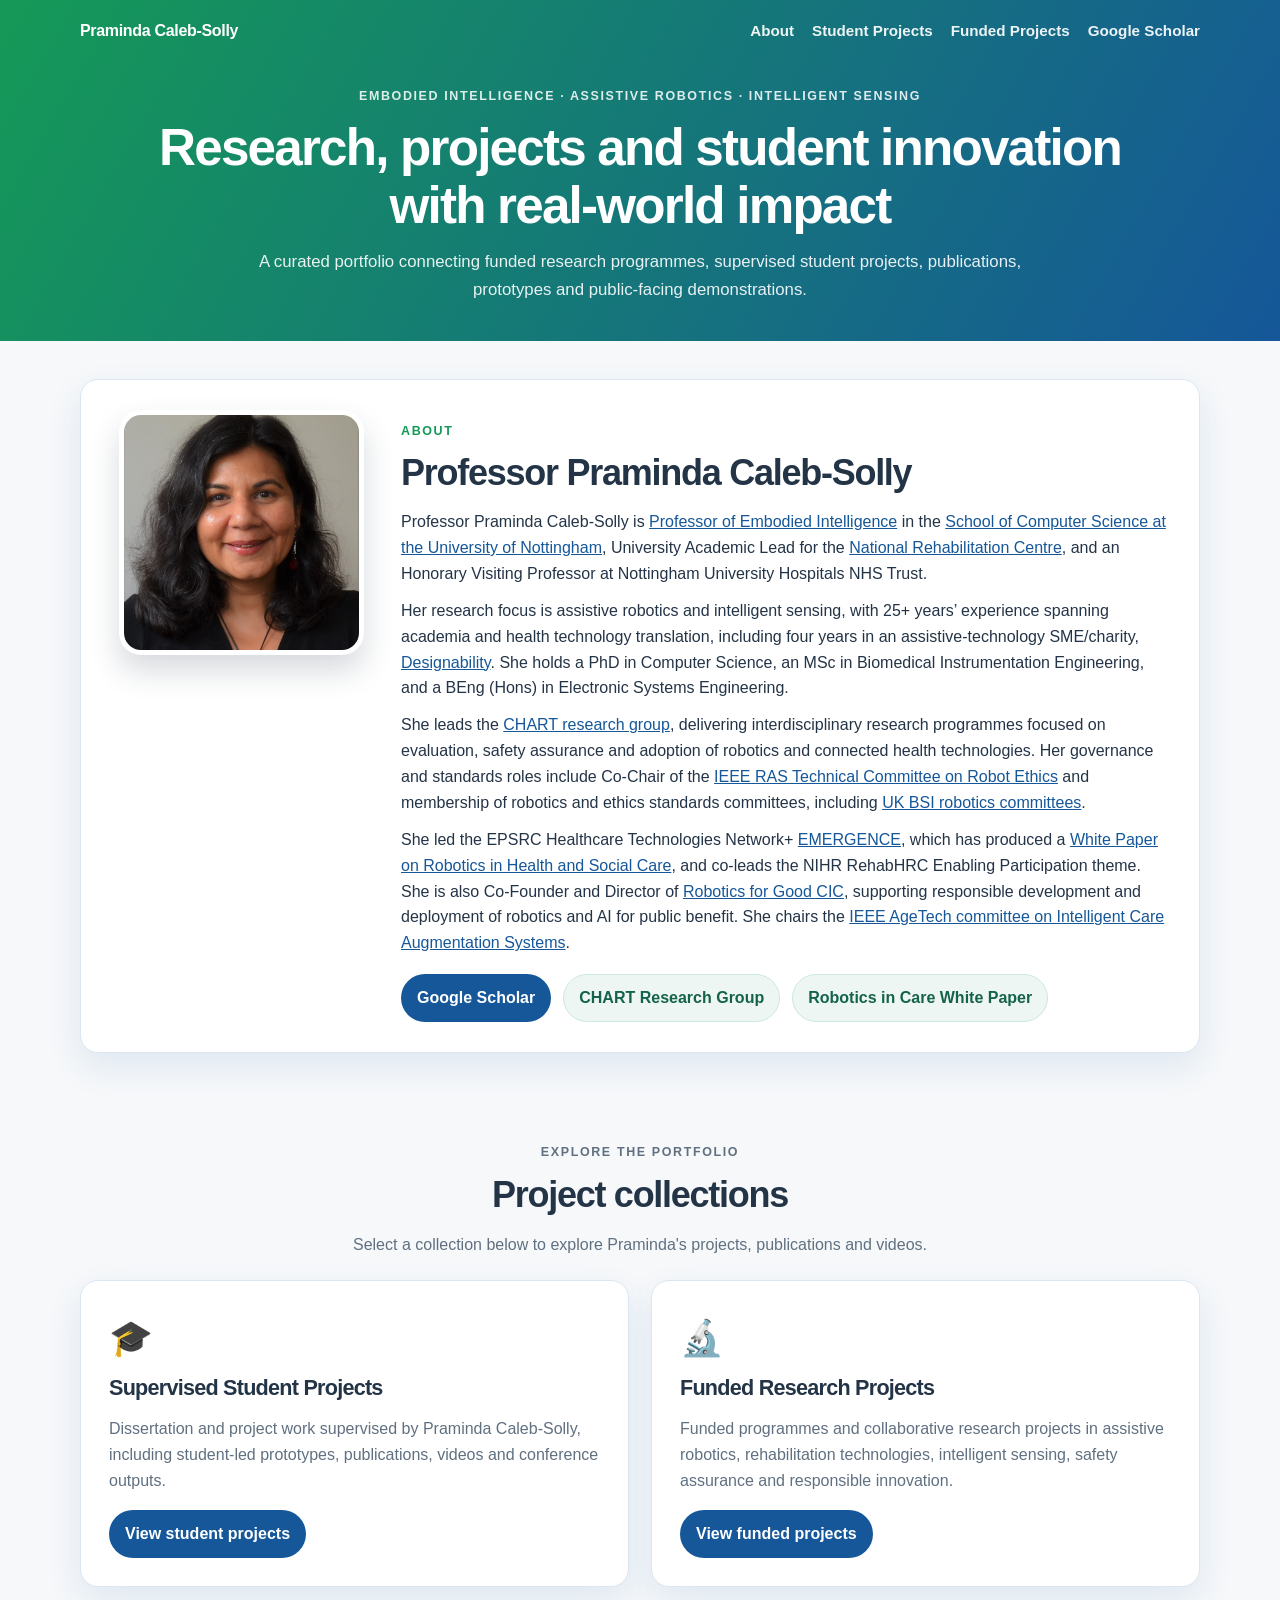
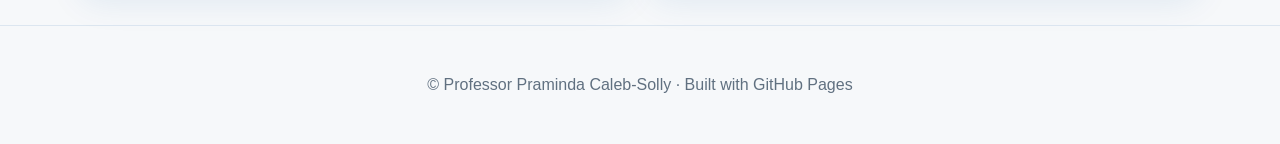
==== index.html @ f087f733 "Update portfolio description text" ====
<!DOCTYPE html>
<html lang="en">
<head>
  <meta charset="UTF-8" />
  <meta name="viewport" content="width=device-width, initial-scale=1.0" />
  <title>Professor Praminda Caleb-Solly | Research Portfolio</title>
  <meta name="description" content="Research portfolio for Professor Praminda Caleb-Solly: supervised student projects, funded research projects, assistive robotics, intelligent sensing and embodied intelligence." />
  <link rel="stylesheet" href="style.css" />
</head>
<body>
  <header class="site-hero compact-hero">
    <nav class="navbar">
      <a class="brand" href="index.html">Praminda Caleb-Solly</a>
      <div class="nav-links">
        <a href="#about">About</a>
        <a href="projects/Supervised_Student_Projects.html">Student Projects</a>
        <a href="projects/Funded_Research_Projects.html">Funded Projects</a>
        <a href="https://scholar.google.com/citations?hl=en&user=6fp2tpcAAAAJ&view_op=list_works&sortby=pubdate">Google Scholar</a>
      </div>
    </nav>

    <section class="hero-content compact">
      <p class="eyebrow">Embodied Intelligence · Assistive Robotics · Intelligent Sensing</p>
      <h1>Research, projects and student innovation with real-world impact</h1>
      <p class="hero-subtitle">
        A curated portfolio connecting funded research programmes, supervised student projects, publications, prototypes and public-facing demonstrations.
      </p>
    </section>
  </header>

  <main>
    <section id="about" class="section about-section">
      <article class="about-card about-card-horizontal">
        <div class="about-photo-column">
          <img src="assets/images/PramindaCalebSolly_faceon.jpg" alt="Professor Praminda Caleb-Solly" class="about-photo" />
        </div>

        <div class="about-bio-column">
          <p class="eyebrow">About</p>
          <h2>Professor Praminda Caleb-Solly</h2>
          <p>
            Professor Praminda Caleb-Solly is
            <a href="https://www.nottingham.ac.uk/computerscience/People/praminda.caleb-solly">Professor of Embodied Intelligence</a>
            in the <a href="https://www.nottingham.ac.uk/computerscience/">School of Computer Science at the University of Nottingham</a>,
            University Academic Lead for the <a href="https://nationalrehabilitationcentre.nhs.uk/latest-news/news-updates/1711-new-nrc-academic-director-for-university-of-nottingham">National Rehabilitation Centre</a>,
            and an Honorary Visiting Professor at Nottingham University Hospitals NHS Trust</a>.
          </p>
          <p>
            Her research focus is assistive robotics and intelligent sensing, with 25+ years’ experience spanning academia and health technology translation,
            including four years in an assistive-technology SME/charity, <a href="https://designability.org.uk/">Designability</a>. She holds a PhD in Computer Science,
            an MSc in Biomedical Instrumentation Engineering, and a BEng (Hons) in Electronic Systems Engineering.
          </p>
          <p>
            She leads the <a href="https://www.chartresearch.org/">CHART research group</a>, delivering interdisciplinary research programmes focused on evaluation,
            safety assurance and adoption of robotics and connected health technologies. Her governance and standards roles include Co-Chair of the
            <a href="https://www.ieee-ras.org/robot-ethics/contact/">IEEE RAS Technical Committee on Robot Ethics</a> and membership of robotics and ethics standards committees, including
            <a href="https://standardsdevelopment.bsigroup.com/committees/50129752">UK BSI robotics committees</a>.
          </p>
          <p>
            She led the EPSRC Healthcare Technologies Network+ <a href="https://www.chartresearch.org/emergence-epsrc-network">EMERGENCE</a>, which has produced a
            <a href="https://www.emergencerobotics.net/body-of-knowledge">White Paper on Robotics in Health and Social Care</a>, and co-leads the NIHR RehabHRC Enabling Participation theme.
            She is also Co-Founder and Director of <a href="https://www.roboticsforgood.co.uk/praminda-caleb-solly">Robotics for Good CIC</a>, supporting responsible development and deployment of robotics and AI for public benefit. She chairs the
            <a href="https://agetech.ieee.org/about/leadership/">IEEE AgeTech committee on Intelligent Care Augmentation Systems</a>.
          </p>
          <div class="button-row">
            <a class="button primary" href="https://scholar.google.com/citations?user=6fp2tpcAAAAJ&hl=en">Google Scholar</a>
            <a class="button secondary" href="https://www.chartresearch.org/">CHART Research Group</a>
            <a class="button secondary" href="https://heyzine.com/flip-book/6dd46fd8b2.html">Robotics in Care White Paper</a>
          </div>
        </div>
      </article>
    </section>

    <section class="section">
      <div class="section-heading centred">
        <p class="eyebrow">Explore the portfolio</p>
        <h2>Project collections</h2>
        <p>Select a collection below to explore Praminda's projects, publications and videos.</p>
      </div>

      <div class="collection-grid">
        <article class="collection-card">
          <div class="collection-icon">🎓</div>
          <h3>Supervised Student Projects</h3>
          <p>
            Dissertation and project work supervised by Praminda Caleb-Solly, including student-led prototypes, publications, videos and conference outputs.
          </p>
          <a class="button primary" href="projects/Supervised_Student_Projects.html">View student projects</a>
        </article>

        <article class="collection-card">
          <div class="collection-icon">🔬</div>
          <h3>Funded Research Projects</h3>
          <p>
            Funded programmes and collaborative research projects in assistive robotics, rehabilitation technologies, intelligent sensing, safety assurance and responsible innovation.
          </p>
          <a class="button primary" href="projects/Funded_Research_Projects.html">View funded projects</a>
        </article>
      </div>
    </section>
  </main>

  <footer class="site-footer">
    <p>© Professor Praminda Caleb-Solly · Built with GitHub Pages</p>
  </footer>
</body>
</html>
---- style.css ----
/* Cayman-inspired clean research portfolio styling */
:root {
  --cayman-a: #159957;
  --cayman-b: #155799;
  --bg: #f6f8fa;
  --card: #ffffff;
  --text: #243447;
  --muted: #607080;
  --border: #dce6f0;
  --link: #155799;
  --shadow: 0 14px 34px rgba(21, 87, 153, 0.10);
  --radius: 18px;
}

* { box-sizing: border-box; }
html { scroll-behavior: smooth; }
body {
  margin: 0;
  font-family: -apple-system, BlinkMacSystemFont, "Segoe UI", Helvetica, Arial, sans-serif;
  background: var(--bg);
  color: var(--text);
  line-height: 1.62;
}
a { color: var(--link); }

.site-hero {
  color: #fff;
  background: linear-gradient(120deg, var(--cayman-a), var(--cayman-b));
  padding: 0 0 48px;
}
.compact-hero { padding-bottom: 38px; }
.navbar {
  width: min(1120px, 92%);
  margin: 0 auto;
  padding: 18px 0;
  display: flex;
  justify-content: space-between;
  gap: 24px;
  align-items: center;
}
.brand {
  color: #fff;
  text-decoration: none;
  font-weight: 800;
  letter-spacing: -0.02em;
}
.nav-links { display: flex; gap: 18px; flex-wrap: wrap; }
.nav-links a {
  color: rgba(255,255,255,0.92);
  text-decoration: none;
  font-weight: 700;
  font-size: 0.95rem;
}
.nav-links a:hover { color: #fff; text-decoration: underline; }
.hero-content {
  width: min(980px, 92%);
  margin: 32px auto 0;
  text-align: center;
}
.hero-content.compact { margin-top: 24px; }
.eyebrow {
  text-transform: uppercase;
  letter-spacing: 0.13em;
  font-size: 0.78rem;
  font-weight: 800;
  color: #159957;
}
.site-hero .eyebrow { color: rgba(255,255,255,0.86); }
h1, h2, h3 { line-height: 1.15; letter-spacing: -0.035em; }
h1 { font-size: clamp(2rem, 4vw, 3.35rem); margin: 12px 0 12px; }
h2 { font-size: clamp(1.65rem, 3vw, 2.25rem); margin: 8px 0 16px; }
h3 { font-size: 1.35rem; margin: 6px 0 10px; }
.hero-subtitle { max-width: 770px; margin: 0 auto; color: rgba(255,255,255,0.9); font-size: 1.05rem; }

.section { width: min(1120px, 92%); margin: 0 auto; padding: 38px 0; }
.section-heading { max-width: 760px; margin-bottom: 22px; }
.section-heading.centred { text-align: center; margin-left: auto; margin-right: auto; }
.section-heading p { color: var(--muted); }

.about-card-horizontal, .collection-card, .project-card, .paper-card, .funded-project-card {
  background: var(--card);
  border: 1px solid var(--border);
  border-radius: var(--radius);
  box-shadow: var(--shadow);
}
.about-card-horizontal {
  display: grid;
  grid-template-columns: minmax(180px, 260px) 1fr;
  gap: 30px;
  padding: 30px;
  align-items: start;
}
.about-photo-column { display: flex; justify-content: center; }
.about-photo {
  width: 100%;
  max-width: 245px;
  aspect-ratio: 1 / 1;
  object-fit: cover;
  border-radius: 22px;
  border: 5px solid #fff;
  box-shadow: 0 16px 30px rgba(36, 52, 71, 0.18);
  background: #e7eef5;
}
.about-bio-column h2 { margin-top: 0; }
.about-bio-column p { margin: 0.68rem 0; }

.button-row, .links { display: flex; flex-wrap: wrap; gap: 12px; margin-top: 18px; }
.button {
  display: inline-flex;
  align-items: center;
  justify-content: center;
  padding: 10px 15px;
  border-radius: 999px;
  text-decoration: none;
  font-weight: 800;
  border: 1px solid transparent;
}
.button.primary { background: var(--cayman-b); color: #fff; }
.button.secondary { background: #eef6f4; color: #14634a; border-color: #cce9de; }
.button:hover { transform: translateY(-1px); box-shadow: 0 8px 20px rgba(21, 87, 153, 0.14); }

.collection-grid { display: grid; grid-template-columns: repeat(2, 1fr); gap: 22px; }
.collection-card { padding: 28px; }
.collection-icon { font-size: 2.2rem; margin-bottom: 10px; }
.collection-card p, .project-card p, .paper-card p, .funded-project-card p { color: var(--muted); }

.project-card, .paper-card { padding: 26px; }
.project-list { display: grid; gap: 20px; }
.project-card.featured { display: grid; grid-template-columns: 1fr; }
.meta { color: var(--muted); font-weight: 700; font-size: 0.95rem; }
.tags { display: flex; flex-wrap: wrap; gap: 8px; margin: 16px 0; }
.tags span { background: #eaf7f2; color: #13704f; border-radius: 999px; padding: 6px 10px; font-weight: 800; font-size: 0.78rem; }
.links a { font-weight: 800; text-decoration: none; }
.links a:hover { text-decoration: underline; }

.funded-project-list { display: grid; gap: 22px; }
.funded-project-card { display: grid; grid-template-columns: 230px 1fr; gap: 24px; padding: 22px; align-items: start; }
.project-thumb {
  width: 100%;
  aspect-ratio: 4 / 3;
  object-fit: contain;
  object-position: center;
  border-radius: 14px;
  background: #ffffff;
  border: 1px solid var(--border);
  padding: 18px;
}
.project-summary-list { margin: 12px 0 0 0; padding-left: 1.1rem; color: var(--muted); }
.video-box { aspect-ratio: 16 / 9; background: #10243a; border-radius: var(--radius); overflow: hidden; box-shadow: var(--shadow); }
.video-box iframe { width: 100%; height: 100%; border: 0; display: block; }
pre {
  background: #f2f5f8;
  border: 1px solid var(--border);
  border-radius: 12px;
  padding: 16px;
  overflow-x: auto;
}
.site-footer { text-align: center; color: var(--muted); padding: 30px; border-top: 1px solid var(--border); }

@media (max-width: 820px) {
  .navbar { flex-direction: column; align-items: flex-start; }
  .about-card-horizontal, .collection-grid, .funded-project-card { grid-template-columns: 1fr; }
  .about-photo-column { justify-content: flex-start; }
  .about-photo { max-width: 210px; }
  .section { padding: 30px 0; }
}
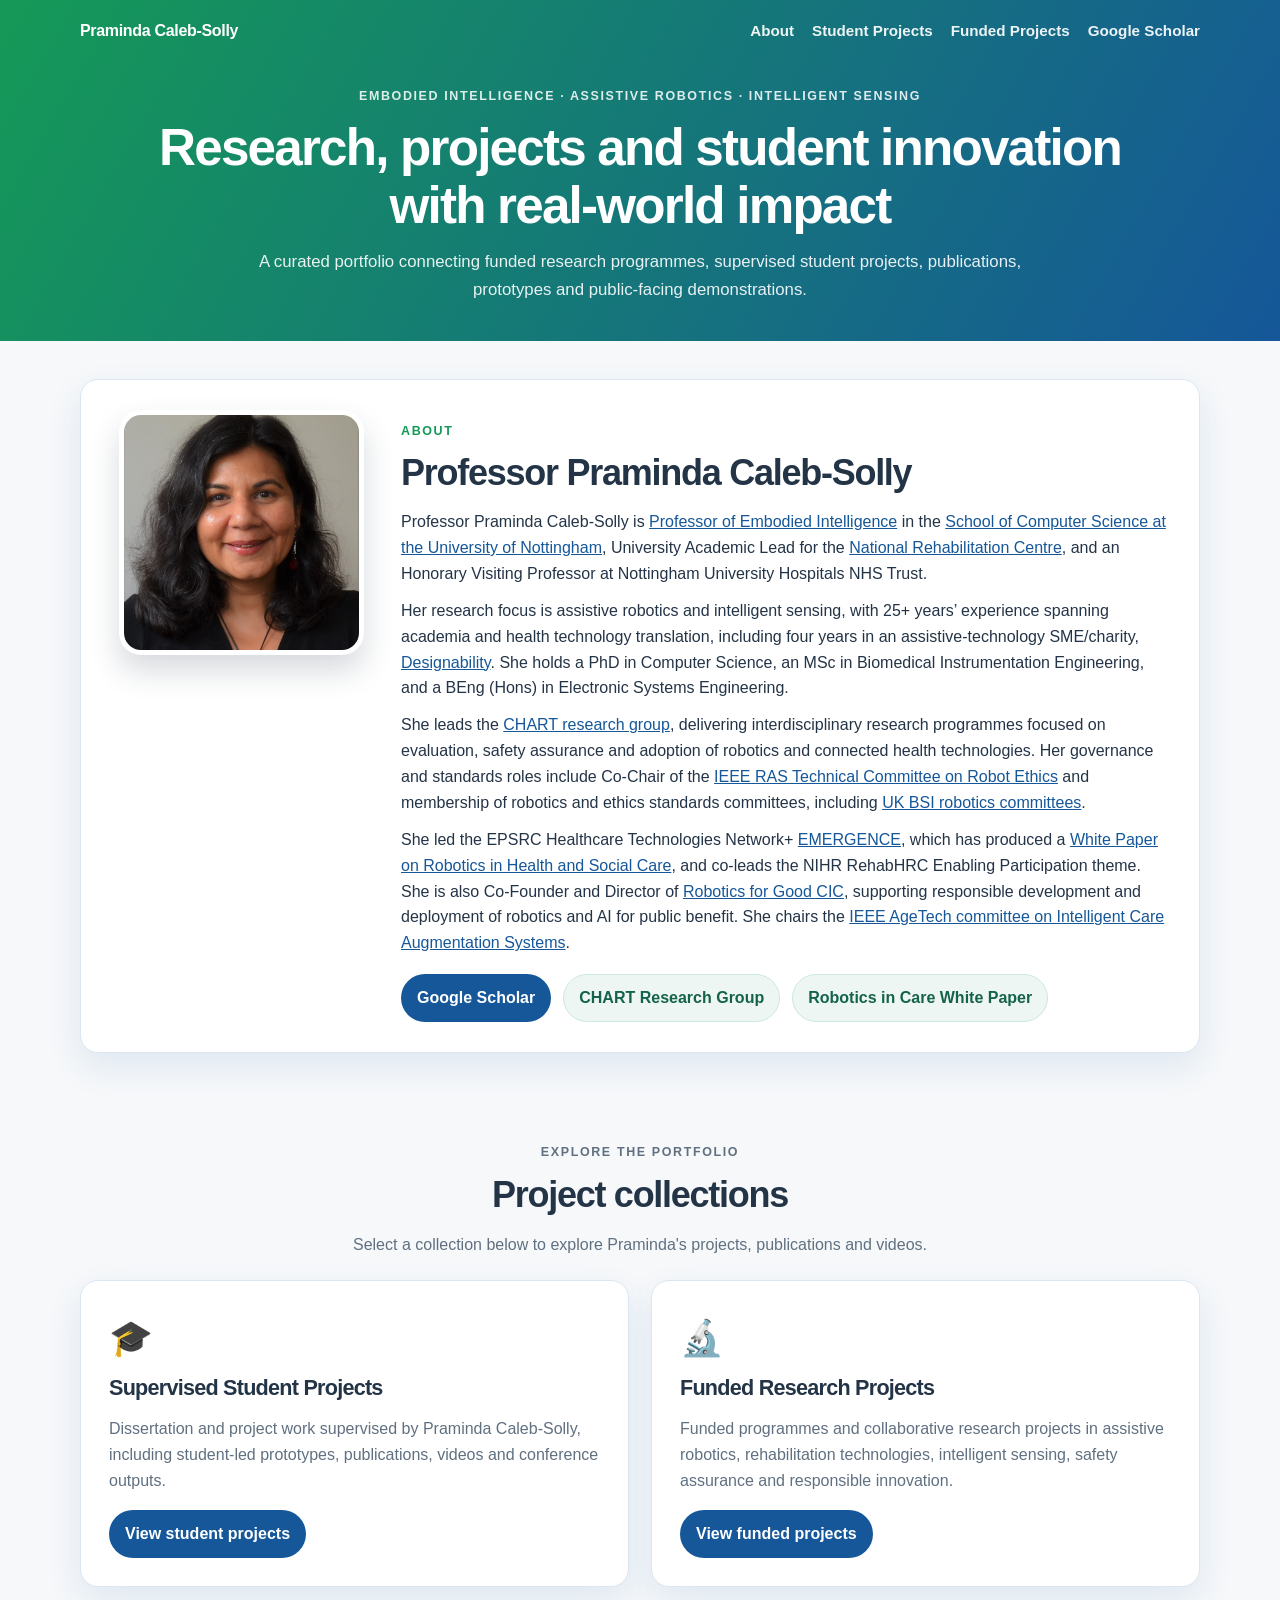
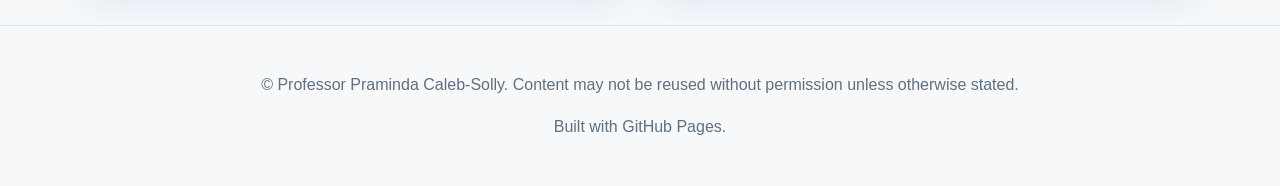
==== commit 209c0135: "Revise footer text for copyright and attribution Updated footer content to include reuse permissions" ====
--- a/index.html
+++ b/index.html
@@ -100,9 +100,12 @@
     </section>
   </main>
 
-  <footer class="site-footer">
-    <p>© Professor Praminda Caleb-Solly · Built with GitHub Pages</p>
-  </footer>
+ <footer class="site-footer">
+  <p>
+    © Professor Praminda Caleb-Solly. Content may not be reused without permission unless otherwise stated.
+  </p>
+  <p>Built with GitHub Pages.</p>
+</footer>
 </body>
 </html>
 
--- a/style.css
+++ b/style.css
@@ -164,3 +164,17 @@
   .about-photo { max-width: 210px; }
   .section { padding: 30px 0; }
 }
+/* Poster display for student project pages */
+.poster-card {
+  overflow: hidden;
+}
+
+.project-poster {
+  width: 100%;
+  max-width: 980px;
+  display: block;
+  margin: 18px auto 0;
+  border-radius: 14px;
+  border: 1px solid var(--border);
+  box-shadow: 0 14px 34px rgba(21, 87, 153, 0.10);
+}
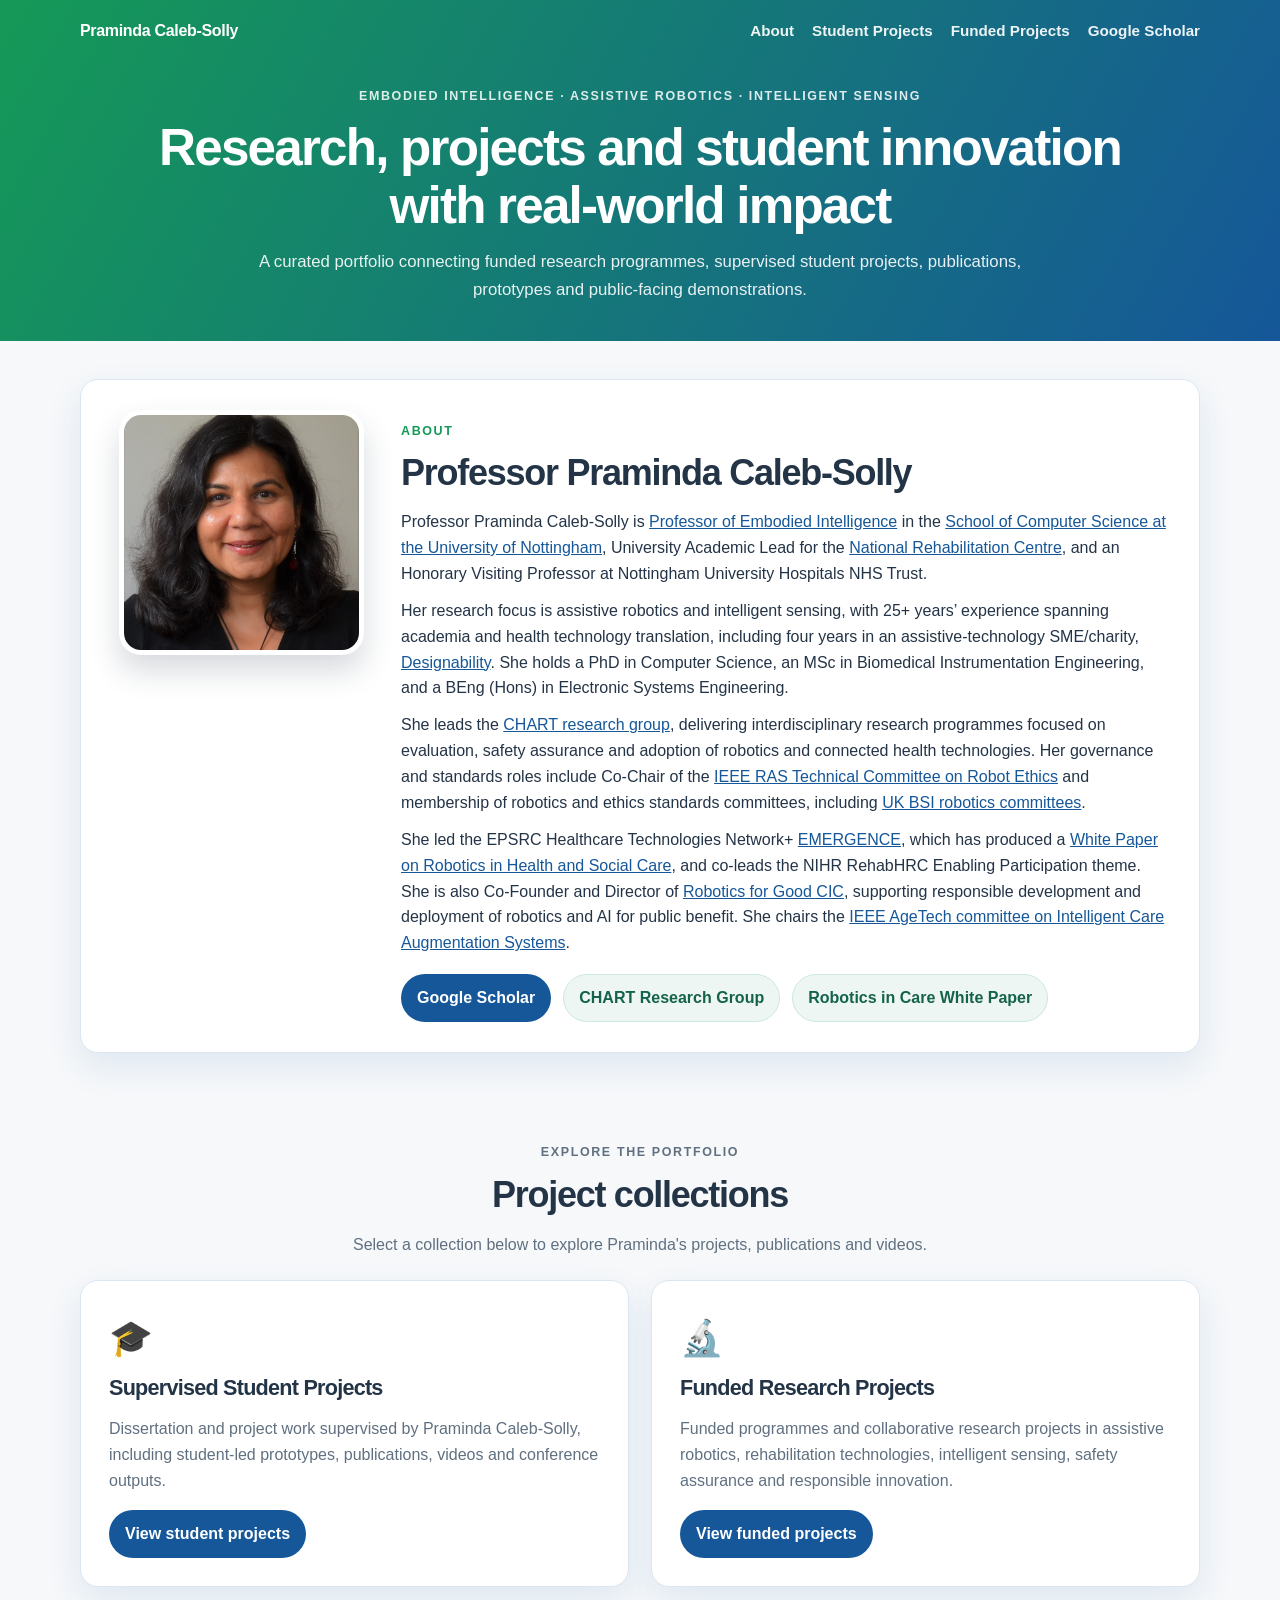
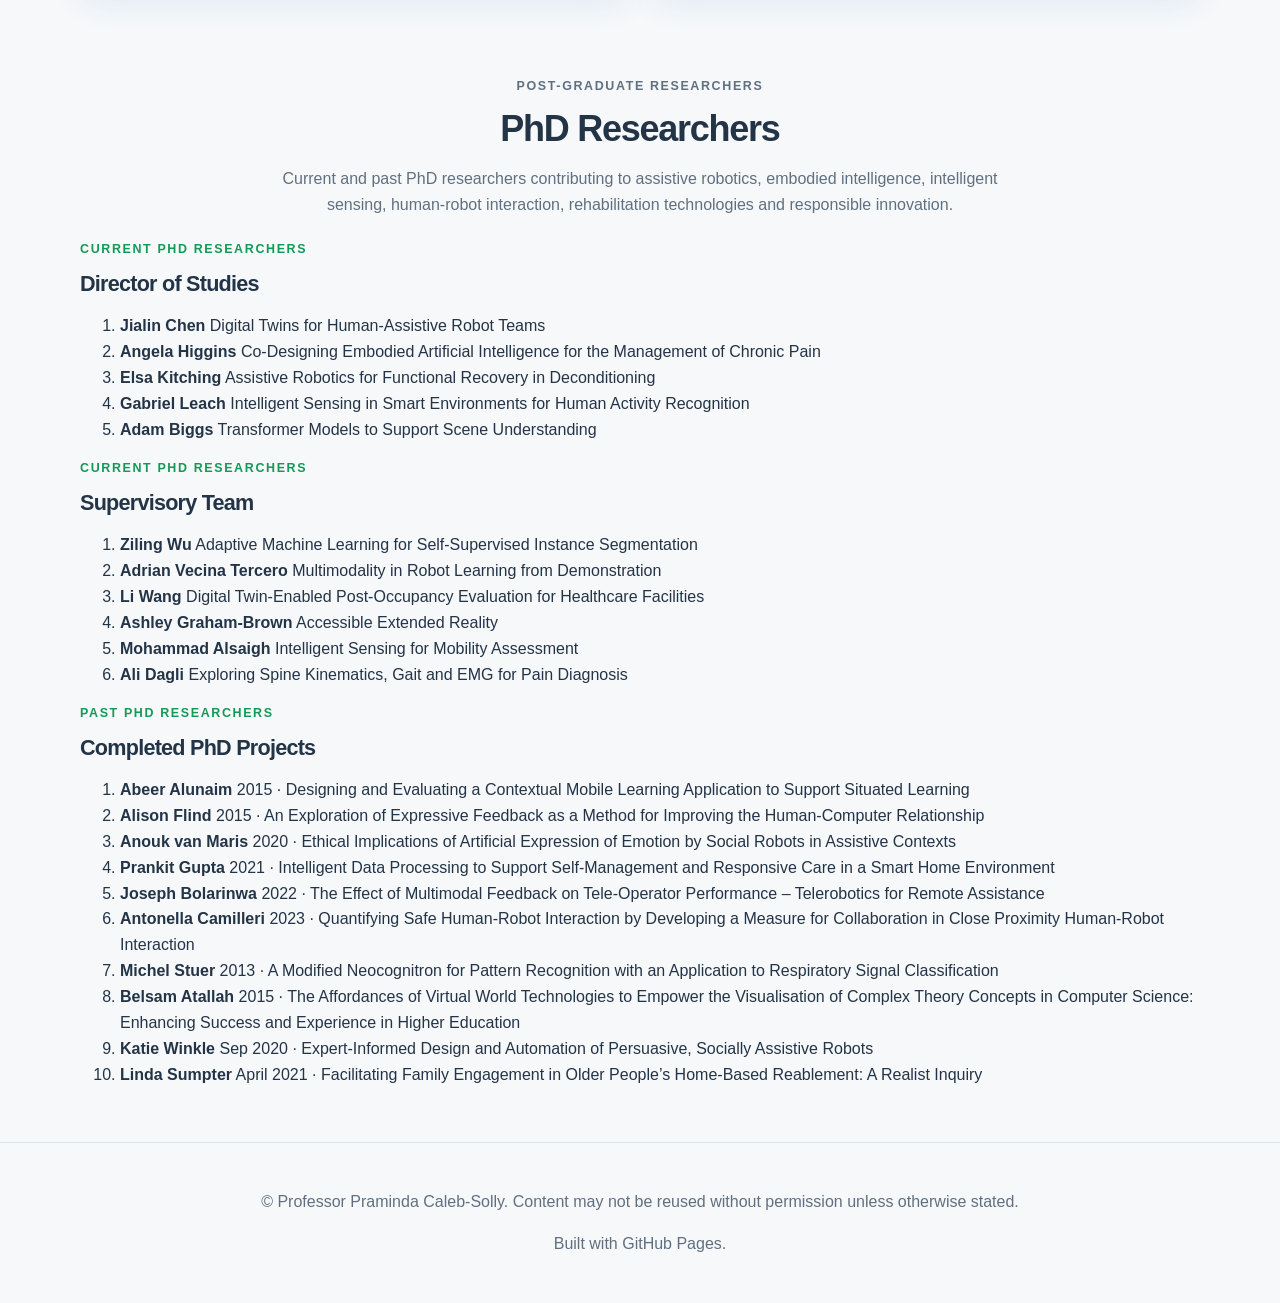
==== commit 237ec117: "Add Post-Graduate Researchers section to index.html Added a new section for Post-Graduate Researcher" ====
--- a/index.html
+++ b/index.html
@@ -98,6 +98,147 @@
         </article>
       </div>
     </section>
+    <section id="pgrs" class="section pgr-section">
+  <div class="section-heading centred">
+    <p class="eyebrow">Post-Graduate Researchers</p>
+    <h2>PhD Researchers</h2>
+    <p>
+      Current and past PhD researchers contributing to assistive robotics,
+      embodied intelligence, intelligent sensing, human-robot interaction,
+      rehabilitation technologies and responsible innovation.
+    </p>
+  </div>
+
+  <div class="pgr-cards-grid">
+
+    <article class="pgr-list-card">
+      <p class="eyebrow">Current PhD Researchers</p>
+      <h3>Director of Studies</h3>
+
+      <ol class="pgr-list">
+        <li>
+          <strong>Jialin Chen</strong>
+          <span>Digital Twins for Human-Assistive Robot Teams</span>
+        </li>
+
+        <li>
+          <strong>Angela Higgins</strong>
+          <span>Co-Designing Embodied Artificial Intelligence for the Management of Chronic Pain</span>
+        </li>
+
+        <li>
+          <strong>Elsa Kitching</strong>
+          <span>Assistive Robotics for Functional Recovery in Deconditioning</span>
+        </li>
+
+        <li>
+          <strong>Gabriel Leach</strong>
+          <span>Intelligent Sensing in Smart Environments for Human Activity Recognition</span>
+        </li>
+
+        <li>
+          <strong>Adam Biggs</strong>
+          <span>Transformer Models to Support Scene Understanding</span>
+        </li>
+      </ol>
+    </article>
+
+    <article class="pgr-list-card">
+      <p class="eyebrow">Current PhD Researchers</p>
+      <h3>Supervisory Team</h3>
+
+      <ol class="pgr-list">
+        <li>
+          <strong>Ziling Wu</strong>
+          <span>Adaptive Machine Learning for Self-Supervised Instance Segmentation</span>
+        </li>
+
+        <li>
+          <strong>Adrian Vecina Tercero</strong>
+          <span>Multimodality in Robot Learning from Demonstration</span>
+        </li>
+
+        <li>
+          <strong>Li Wang</strong>
+          <span>Digital Twin-Enabled Post-Occupancy Evaluation for Healthcare Facilities</span>
+        </li>
+
+        <li>
+          <strong>Ashley Graham-Brown</strong>
+          <span>Accessible Extended Reality</span>
+        </li>
+
+        <li>
+          <strong>Mohammad Alsaigh</strong>
+          <span>Intelligent Sensing for Mobility Assessment</span>
+        </li>
+
+        <li>
+          <strong>Ali Dagli</strong>
+          <span>Exploring Spine Kinematics, Gait and EMG for Pain Diagnosis</span>
+        </li>
+      </ol>
+    </article>
+
+    <article class="pgr-list-card pgr-list-card-wide">
+      <p class="eyebrow">Past PhD Researchers</p>
+      <h3>Completed PhD Projects</h3>
+
+      <ol class="pgr-list past-pgr-list">
+        <li>
+          <strong>Abeer Alunaim</strong>
+          <span>2015 · Designing and Evaluating a Contextual Mobile Learning Application to Support Situated Learning</span>
+        </li>
+
+        <li>
+          <strong>Alison Flind</strong>
+          <span>2015 · An Exploration of Expressive Feedback as a Method for Improving the Human-Computer Relationship</span>
+        </li>
+
+        <li>
+          <strong>Anouk van Maris</strong>
+          <span>2020 · Ethical Implications of Artificial Expression of Emotion by Social Robots in Assistive Contexts</span>
+        </li>
+
+        <li>
+          <strong>Prankit Gupta</strong>
+          <span>2021 · Intelligent Data Processing to Support Self-Management and Responsive Care in a Smart Home Environment</span>
+        </li>
+
+        <li>
+          <strong>Joseph Bolarinwa</strong>
+          <span>2022 · The Effect of Multimodal Feedback on Tele-Operator Performance – Telerobotics for Remote Assistance</span>
+        </li>
+
+        <li>
+          <strong>Antonella Camilleri</strong>
+          <span>2023 · Quantifying Safe Human-Robot Interaction by Developing a Measure for Collaboration in Close Proximity Human-Robot Interaction</span>
+        </li>
+
+        <li>
+          <strong>Michel Stuer</strong>
+          <span>2013 · A Modified Neocognitron for Pattern Recognition with an Application to Respiratory Signal Classification</span>
+        </li>
+
+        <li>
+          <strong>Belsam Atallah</strong>
+          <span>2015 · The Affordances of Virtual World Technologies to Empower the Visualisation of Complex Theory Concepts in Computer Science: Enhancing Success and Experience in Higher Education</span>
+        </li>
+
+        <li>
+          <strong>Katie Winkle</strong>
+          <span>Sep 2020 · Expert-Informed Design and Automation of Persuasive, Socially Assistive Robots</span>
+        </li>
+
+        <li>
+          <strong>Linda Sumpter</strong>
+          <span>April 2021 · Facilitating Family Engagement in Older People&rsquo;s Home-Based Reablement: A Realist Inquiry</span>
+        </li>
+      </ol>
+    </article>
+
+  </div>
+</section>
   </main>
 
  <footer class="site-footer">
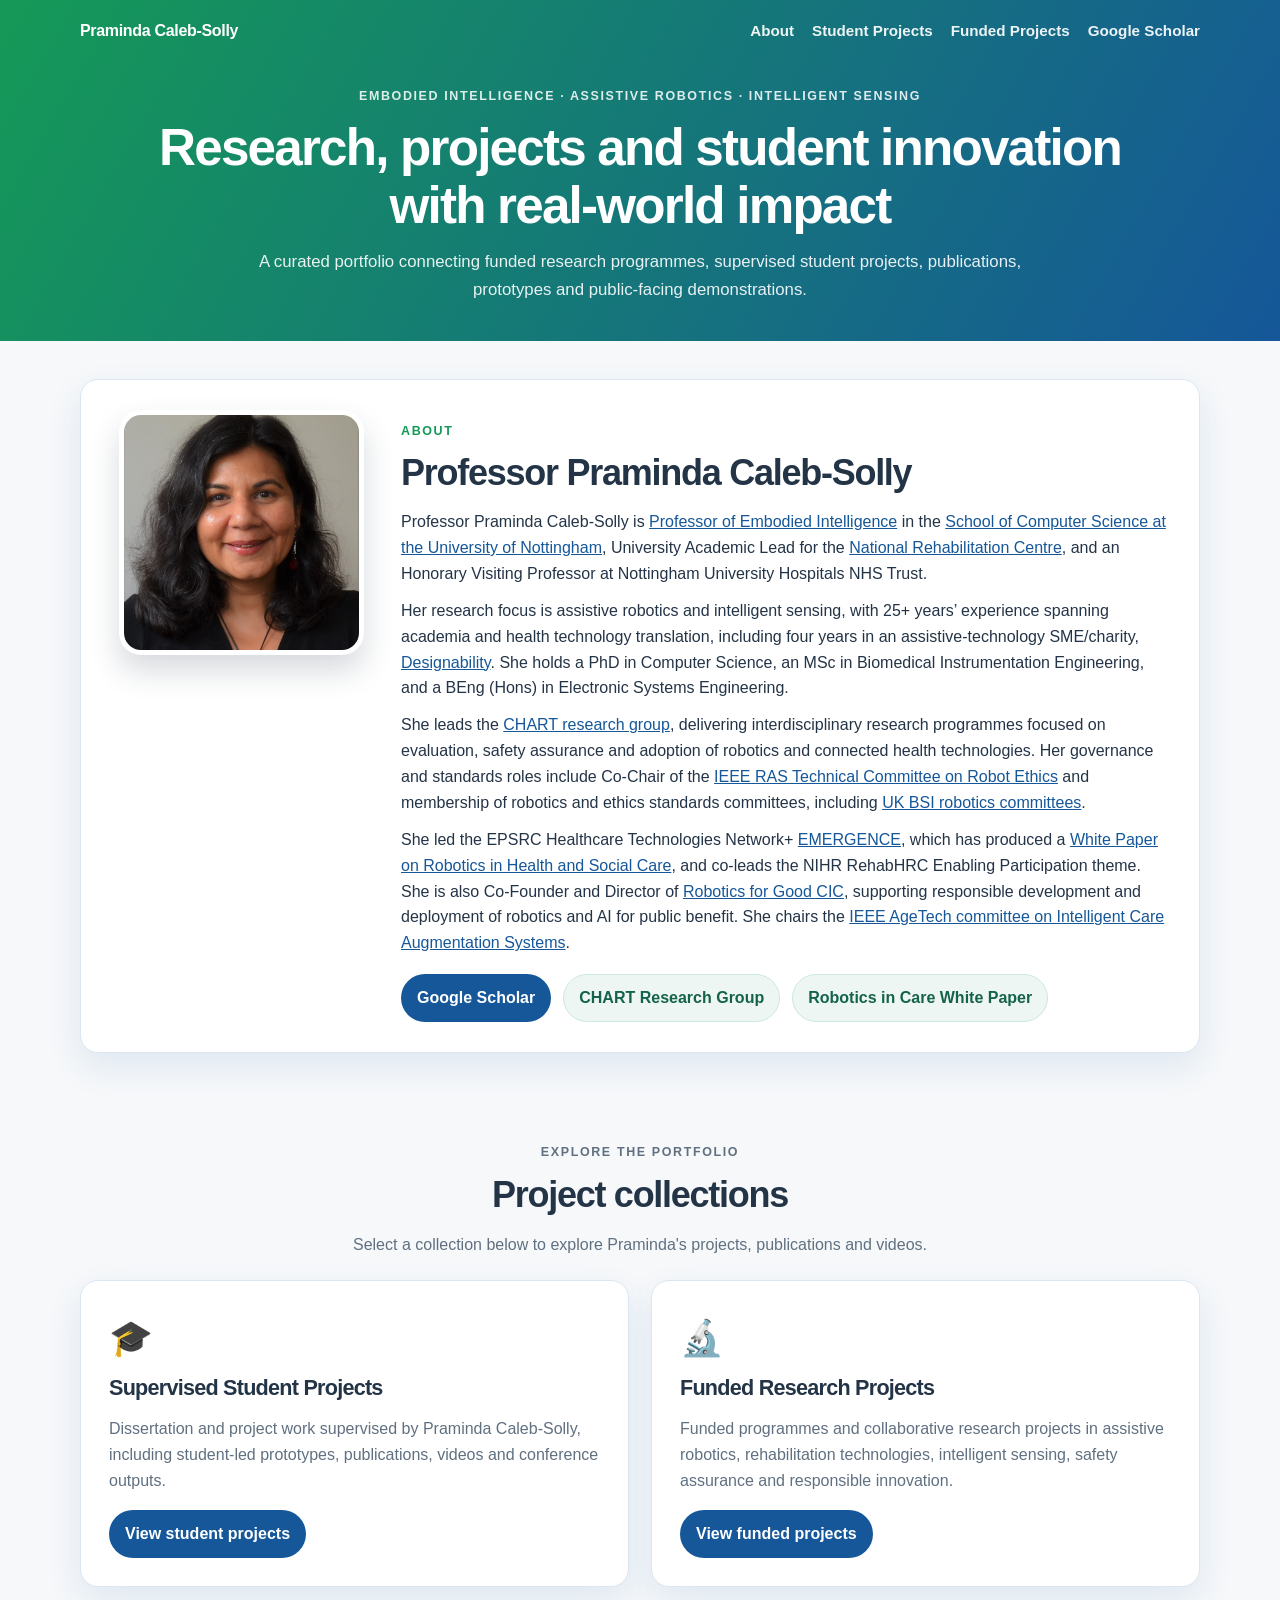
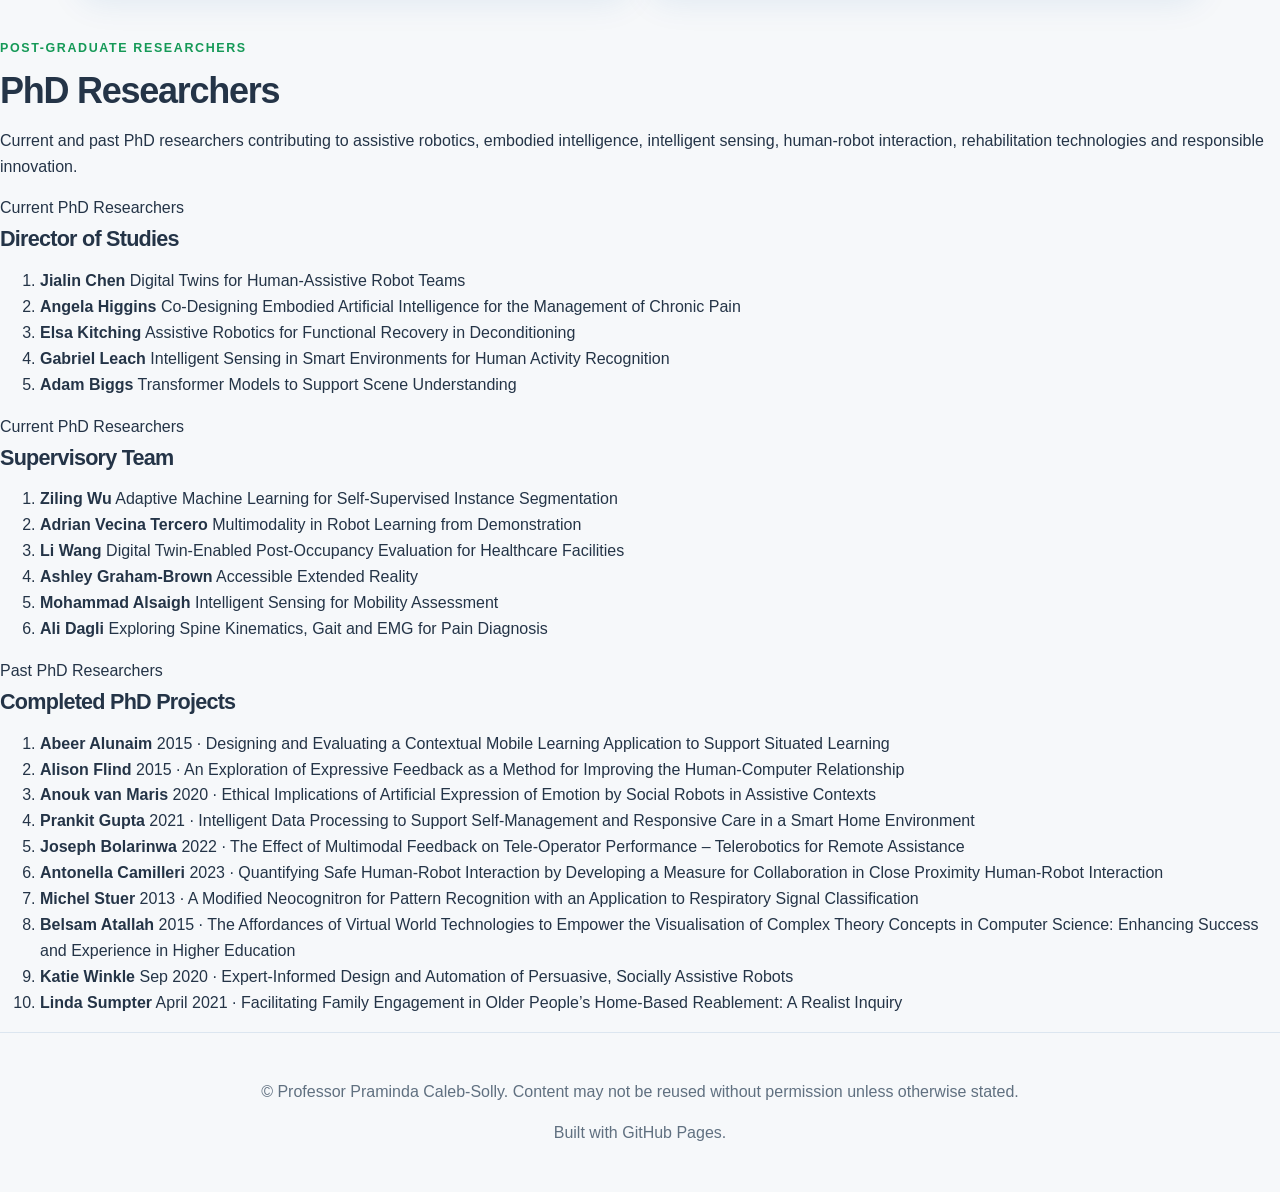
==== commit 3e0b5b37: "Refactor post-graduate researchers section layout" ====
--- a/index.html
+++ b/index.html
@@ -98,8 +98,8 @@
         </article>
       </div>
     </section>
-    <section id="pgrs" class="section pgr-section">
-  <div class="section-heading centred">
+   <section id="pgrs" class="pgr-feature-section">
+  <div class="pgr-banner">
     <p class="eyebrow">Post-Graduate Researchers</p>
     <h2>PhD Researchers</h2>
     <p>
@@ -109,11 +109,13 @@
     </p>
   </div>
 
-  <div class="pgr-cards-grid">
-
-    <article class="pgr-list-card">
-      <p class="eyebrow">Current PhD Researchers</p>
-      <h3>Director of Studies</h3>
+  <div class="pgr-card-stack">
+
+    <article class="pgr-feature-card">
+      <div class="pgr-card-header">
+        <span class="pgr-card-kicker">Current PhD Researchers</span>
+        <h3>Director of Studies</h3>
+      </div>
 
       <ol class="pgr-list">
         <li>
@@ -143,9 +145,11 @@
       </ol>
     </article>
 
-    <article class="pgr-list-card">
-      <p class="eyebrow">Current PhD Researchers</p>
-      <h3>Supervisory Team</h3>
+    <article class="pgr-feature-card">
+      <div class="pgr-card-header">
+        <span class="pgr-card-kicker">Current PhD Researchers</span>
+        <h3>Supervisory Team</h3>
+      </div>
 
       <ol class="pgr-list">
         <li>
@@ -180,9 +184,11 @@
       </ol>
     </article>
 
-    <article class="pgr-list-card pgr-list-card-wide">
-      <p class="eyebrow">Past PhD Researchers</p>
-      <h3>Completed PhD Projects</h3>
+    <article class="pgr-feature-card pgr-feature-card-wide">
+      <div class="pgr-card-header">
+        <span class="pgr-card-kicker">Past PhD Researchers</span>
+        <h3>Completed PhD Projects</h3>
+      </div>
 
       <ol class="pgr-list past-pgr-list">
         <li>
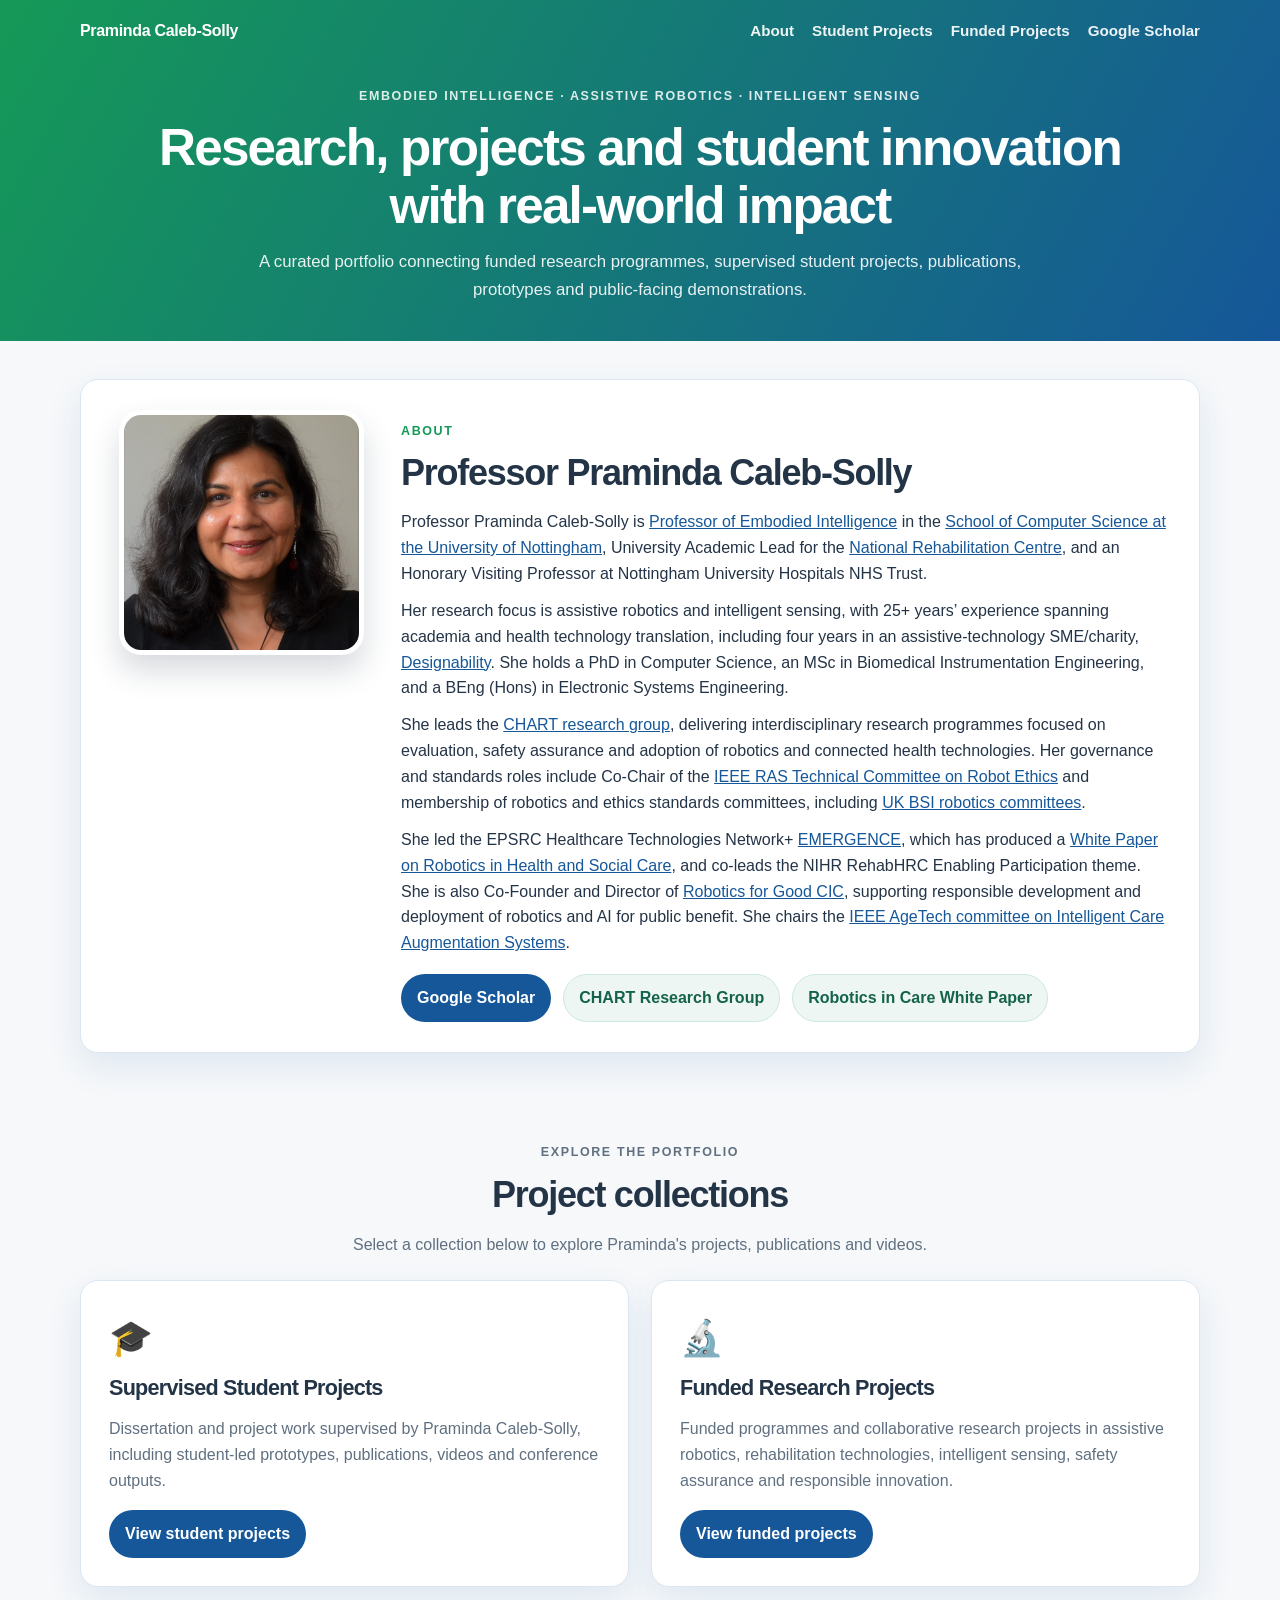
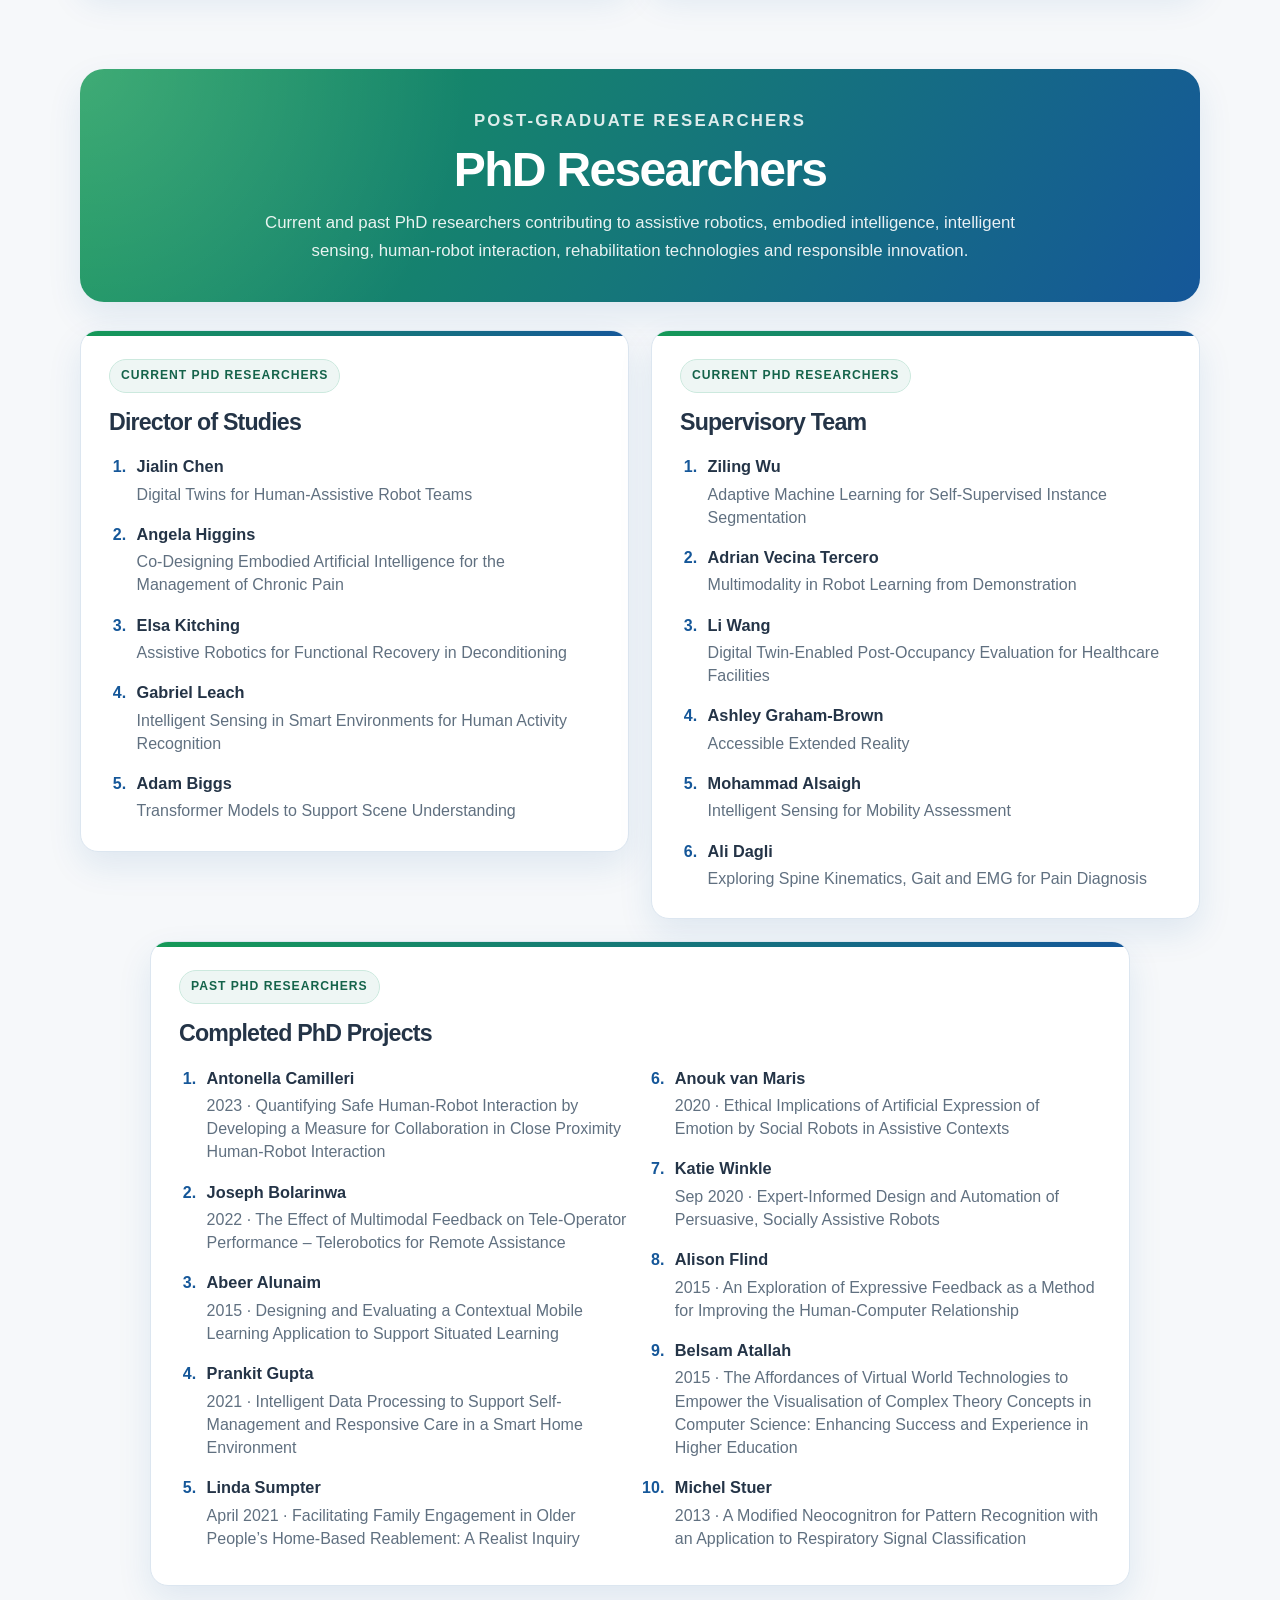
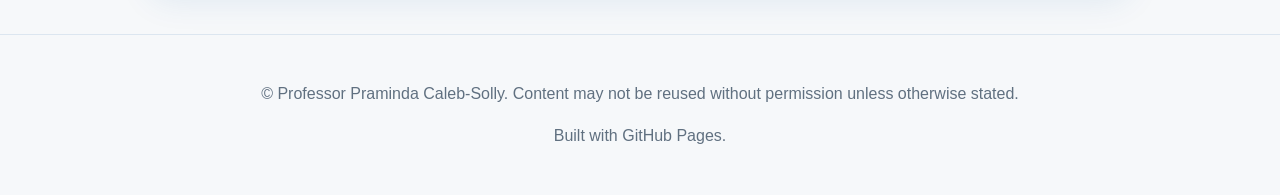
==== commit ec8f8773: "Update completed PhD projects list in index.html" ====
--- a/index.html
+++ b/index.html
@@ -191,55 +191,54 @@
       </div>
 
       <ol class="pgr-list past-pgr-list">
+       
+        <li>
+          <strong>Antonella Camilleri</strong>
+          <span>2023 · Quantifying Safe Human-Robot Interaction by Developing a Measure for Collaboration in Close Proximity Human-Robot Interaction</span>
+        </li>
+
+        <li>
+          <strong>Joseph Bolarinwa</strong>
+          <span>2022 · The Effect of Multimodal Feedback on Tele-Operator Performance – Telerobotics for Remote Assistance</span>
+        </li>
+        
         <li>
           <strong>Abeer Alunaim</strong>
           <span>2015 · Designing and Evaluating a Contextual Mobile Learning Application to Support Situated Learning</span>
         </li>
 
         <li>
+          <strong>Prankit Gupta</strong>
+          <span>2021 · Intelligent Data Processing to Support Self-Management and Responsive Care in a Smart Home Environment</span>
+        </li>
+        <li>
+          <strong>Linda Sumpter</strong>
+          <span>April 2021 · Facilitating Family Engagement in Older People&rsquo;s Home-Based Reablement: A Realist Inquiry</span>
+        </li>
+        <li>
+          <strong>Anouk van Maris</strong>
+          <span>2020 · Ethical Implications of Artificial Expression of Emotion by Social Robots in Assistive Contexts</span>
+        </li>
+        <li>
+          <strong>Katie Winkle</strong>
+          <span>Sep 2020 · Expert-Informed Design and Automation of Persuasive, Socially Assistive Robots</span>
+        </li>
+        <li>
           <strong>Alison Flind</strong>
           <span>2015 · An Exploration of Expressive Feedback as a Method for Improving the Human-Computer Relationship</span>
         </li>
 
         <li>
-          <strong>Anouk van Maris</strong>
-          <span>2020 · Ethical Implications of Artificial Expression of Emotion by Social Robots in Assistive Contexts</span>
-        </li>
-
-        <li>
-          <strong>Prankit Gupta</strong>
-          <span>2021 · Intelligent Data Processing to Support Self-Management and Responsive Care in a Smart Home Environment</span>
-        </li>
-
-        <li>
-          <strong>Joseph Bolarinwa</strong>
-          <span>2022 · The Effect of Multimodal Feedback on Tele-Operator Performance – Telerobotics for Remote Assistance</span>
-        </li>
-
-        <li>
-          <strong>Antonella Camilleri</strong>
-          <span>2023 · Quantifying Safe Human-Robot Interaction by Developing a Measure for Collaboration in Close Proximity Human-Robot Interaction</span>
-        </li>
-
-        <li>
+          <strong>Belsam Atallah</strong>
+          <span>2015 · The Affordances of Virtual World Technologies to Empower the Visualisation of Complex Theory Concepts in Computer Science: Enhancing Success and Experience in Higher Education</span>
+        </li>
+
+       <li>
           <strong>Michel Stuer</strong>
           <span>2013 · A Modified Neocognitron for Pattern Recognition with an Application to Respiratory Signal Classification</span>
         </li>
 
-        <li>
-          <strong>Belsam Atallah</strong>
-          <span>2015 · The Affordances of Virtual World Technologies to Empower the Visualisation of Complex Theory Concepts in Computer Science: Enhancing Success and Experience in Higher Education</span>
-        </li>
-
-        <li>
-          <strong>Katie Winkle</strong>
-          <span>Sep 2020 · Expert-Informed Design and Automation of Persuasive, Socially Assistive Robots</span>
-        </li>
-
-        <li>
-          <strong>Linda Sumpter</strong>
-          <span>April 2021 · Facilitating Family Engagement in Older People&rsquo;s Home-Based Reablement: A Realist Inquiry</span>
-        </li>
+
       </ol>
     </article>
 
--- a/style.css
+++ b/style.css
@@ -178,3 +178,165 @@
   border: 1px solid var(--border);
   box-shadow: 0 14px 34px rgba(21, 87, 153, 0.10);
 }
+/* === Post-Graduate Researchers feature section === */
+
+.pgr-feature-section {
+  width: min(1120px, 92%);
+  margin: 0 auto;
+  padding: 44px 0 48px;
+}
+
+.pgr-banner {
+  color: #ffffff;
+  background:
+    radial-gradient(circle at top left, rgba(255, 255, 255, 0.18), transparent 34%),
+    linear-gradient(120deg, var(--cayman-a), var(--cayman-b));
+  border-radius: 24px;
+  padding: 38px 34px;
+  text-align: center;
+  box-shadow: var(--shadow);
+  margin-bottom: 28px;
+}
+
+.pgr-banner .eyebrow {
+  color: rgba(255, 255, 255, 0.86);
+  margin-bottom: 8px;
+}
+
+.pgr-banner h2 {
+  color: #ffffff;
+  font-size: clamp(2rem, 4vw, 3rem);
+  margin: 8px 0 12px;
+}
+
+.pgr-banner p {
+  max-width: 780px;
+  margin: 0 auto;
+  color: rgba(255, 255, 255, 0.9);
+  font-size: 1.05rem;
+}
+
+.pgr-card-stack {
+  display: grid;
+  grid-template-columns: repeat(2, minmax(280px, 1fr));
+  gap: 22px;
+  align-items: start;
+}
+
+.pgr-feature-card {
+  background: var(--card);
+  border: 1px solid var(--border);
+  border-radius: var(--radius);
+  box-shadow: var(--shadow);
+  padding: 28px;
+  position: relative;
+  overflow: hidden;
+}
+
+.pgr-feature-card::before {
+  content: "";
+  display: block;
+  height: 5px;
+  width: 100%;
+  background: linear-gradient(90deg, var(--cayman-a), var(--cayman-b));
+  position: absolute;
+  top: 0;
+  left: 0;
+}
+
+.pgr-feature-card-wide {
+  grid-column: 1 / -1;
+  max-width: 980px;
+  justify-self: center;
+  width: 100%;
+}
+
+.pgr-card-header {
+  margin-bottom: 18px;
+}
+
+.pgr-card-kicker {
+  display: inline-flex;
+  align-items: center;
+  background: #eef6f4;
+  color: #14634a;
+  border: 1px solid #cce9de;
+  border-radius: 999px;
+  padding: 6px 11px;
+  font-size: 0.76rem;
+  font-weight: 800;
+  text-transform: uppercase;
+  letter-spacing: 0.08em;
+  margin-bottom: 10px;
+}
+
+.pgr-card-header h3 {
+  margin: 6px 0 0;
+  font-size: 1.45rem;
+}
+
+.pgr-list {
+  margin: 0;
+  padding-left: 1.35rem;
+}
+
+.pgr-list li {
+  margin-bottom: 15px;
+  padding-left: 6px;
+}
+
+.pgr-list li:last-child {
+  margin-bottom: 0;
+}
+
+.pgr-list li::marker {
+  color: var(--cayman-b);
+  font-weight: 900;
+}
+
+.pgr-list strong {
+  display: block;
+  color: var(--text);
+  font-size: 1.02rem;
+  margin-bottom: 3px;
+}
+
+.pgr-list span {
+  display: block;
+  color: var(--muted);
+  line-height: 1.45;
+}
+
+.past-pgr-list {
+  columns: 2;
+  column-gap: 36px;
+}
+
+.past-pgr-list li {
+  break-inside: avoid;
+}
+
+@media (max-width: 900px) {
+  .pgr-card-stack {
+    grid-template-columns: 1fr;
+  }
+
+  .pgr-feature-card-wide {
+    grid-column: auto;
+    max-width: none;
+  }
+
+  .past-pgr-list {
+    columns: 1;
+  }
+}
+
+@media (max-width: 560px) {
+  .pgr-banner {
+    padding: 30px 22px;
+  }
+
+  .pgr-feature-card {
+    padding: 24px;
+  }
+}
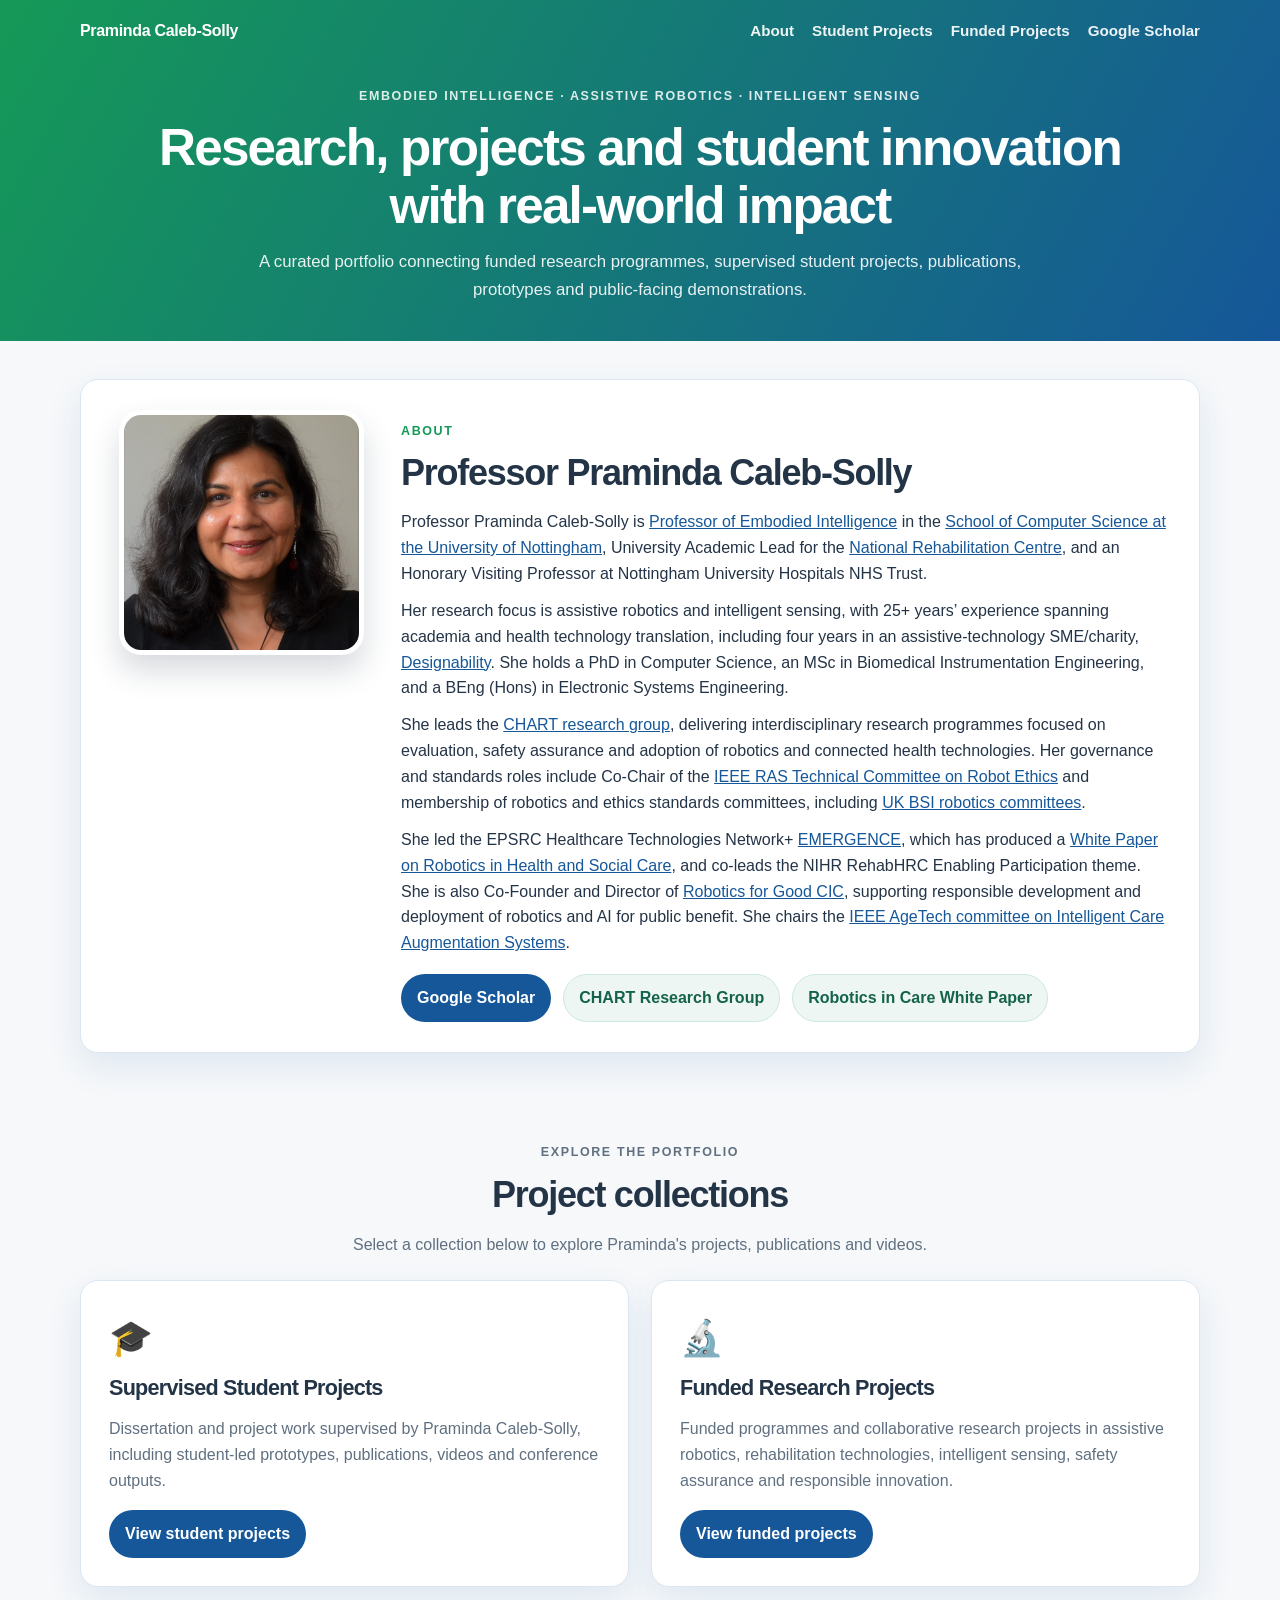
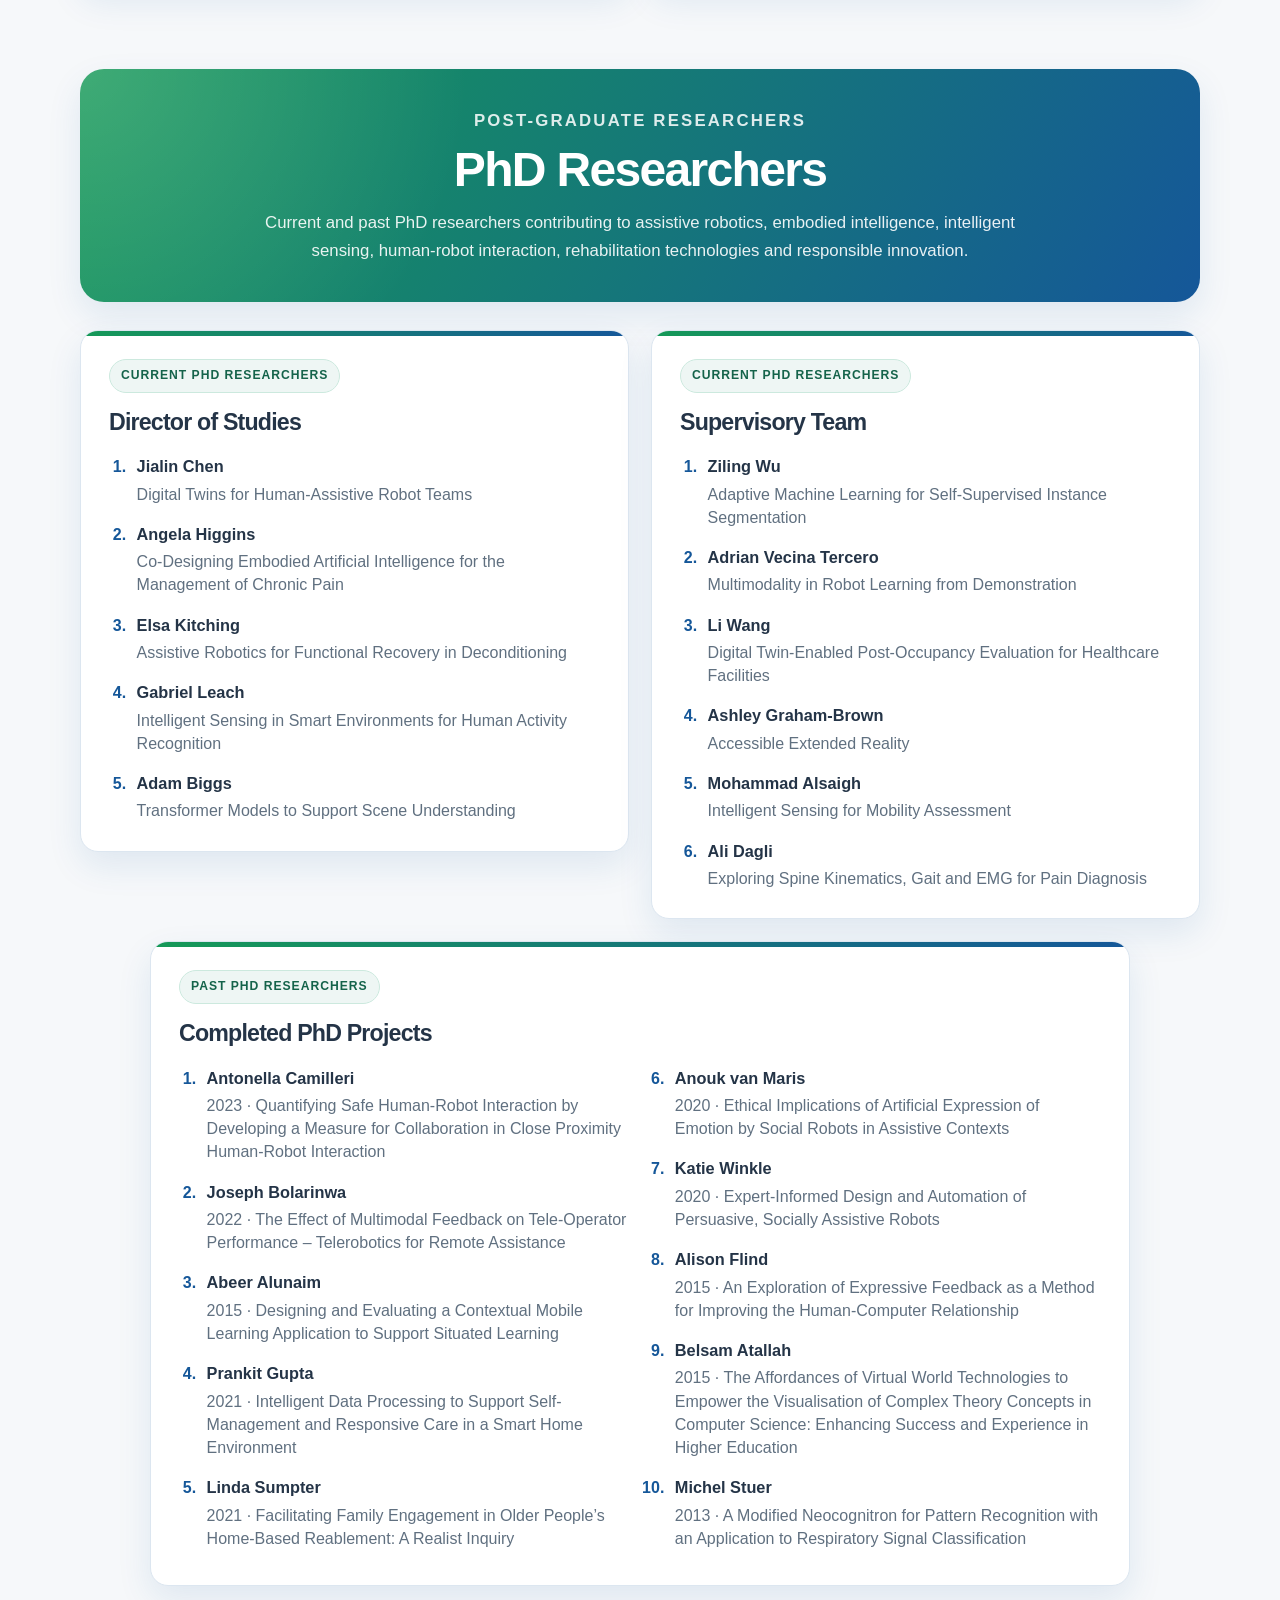
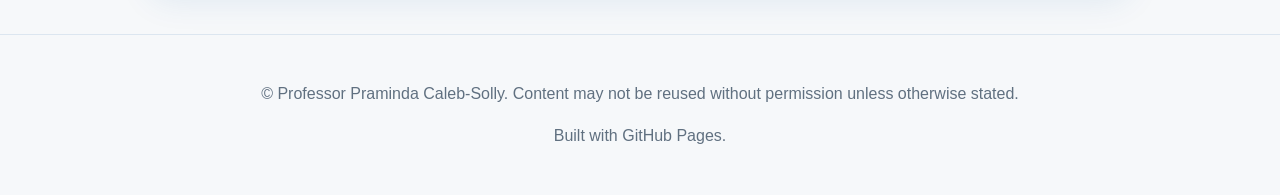
==== commit 413fde10: "Update publication dates to include years" ====
--- a/index.html
+++ b/index.html
@@ -213,7 +213,7 @@
         </li>
         <li>
           <strong>Linda Sumpter</strong>
-          <span>April 2021 · Facilitating Family Engagement in Older People&rsquo;s Home-Based Reablement: A Realist Inquiry</span>
+          <span>2021 · Facilitating Family Engagement in Older People&rsquo;s Home-Based Reablement: A Realist Inquiry</span>
         </li>
         <li>
           <strong>Anouk van Maris</strong>
@@ -221,7 +221,7 @@
         </li>
         <li>
           <strong>Katie Winkle</strong>
-          <span>Sep 2020 · Expert-Informed Design and Automation of Persuasive, Socially Assistive Robots</span>
+          <span>2020 · Expert-Informed Design and Automation of Persuasive, Socially Assistive Robots</span>
         </li>
         <li>
           <strong>Alison Flind</strong>
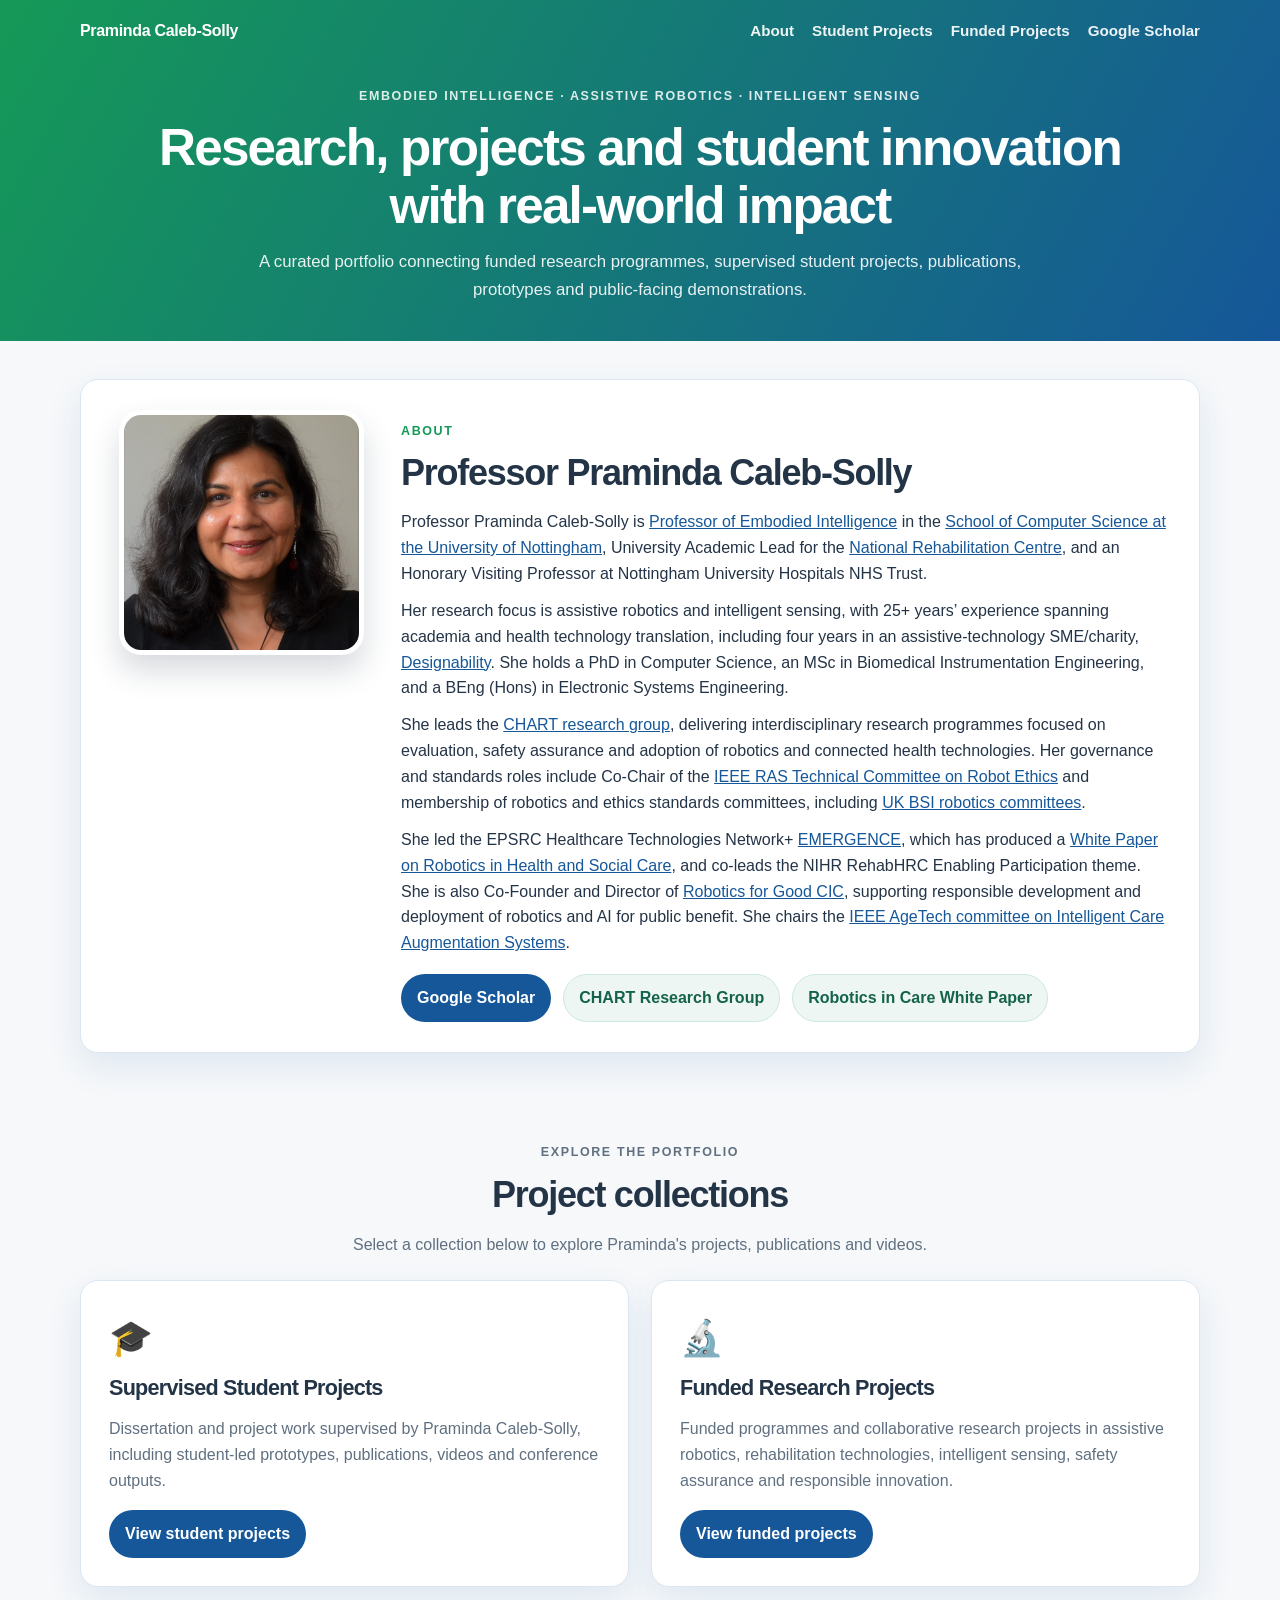
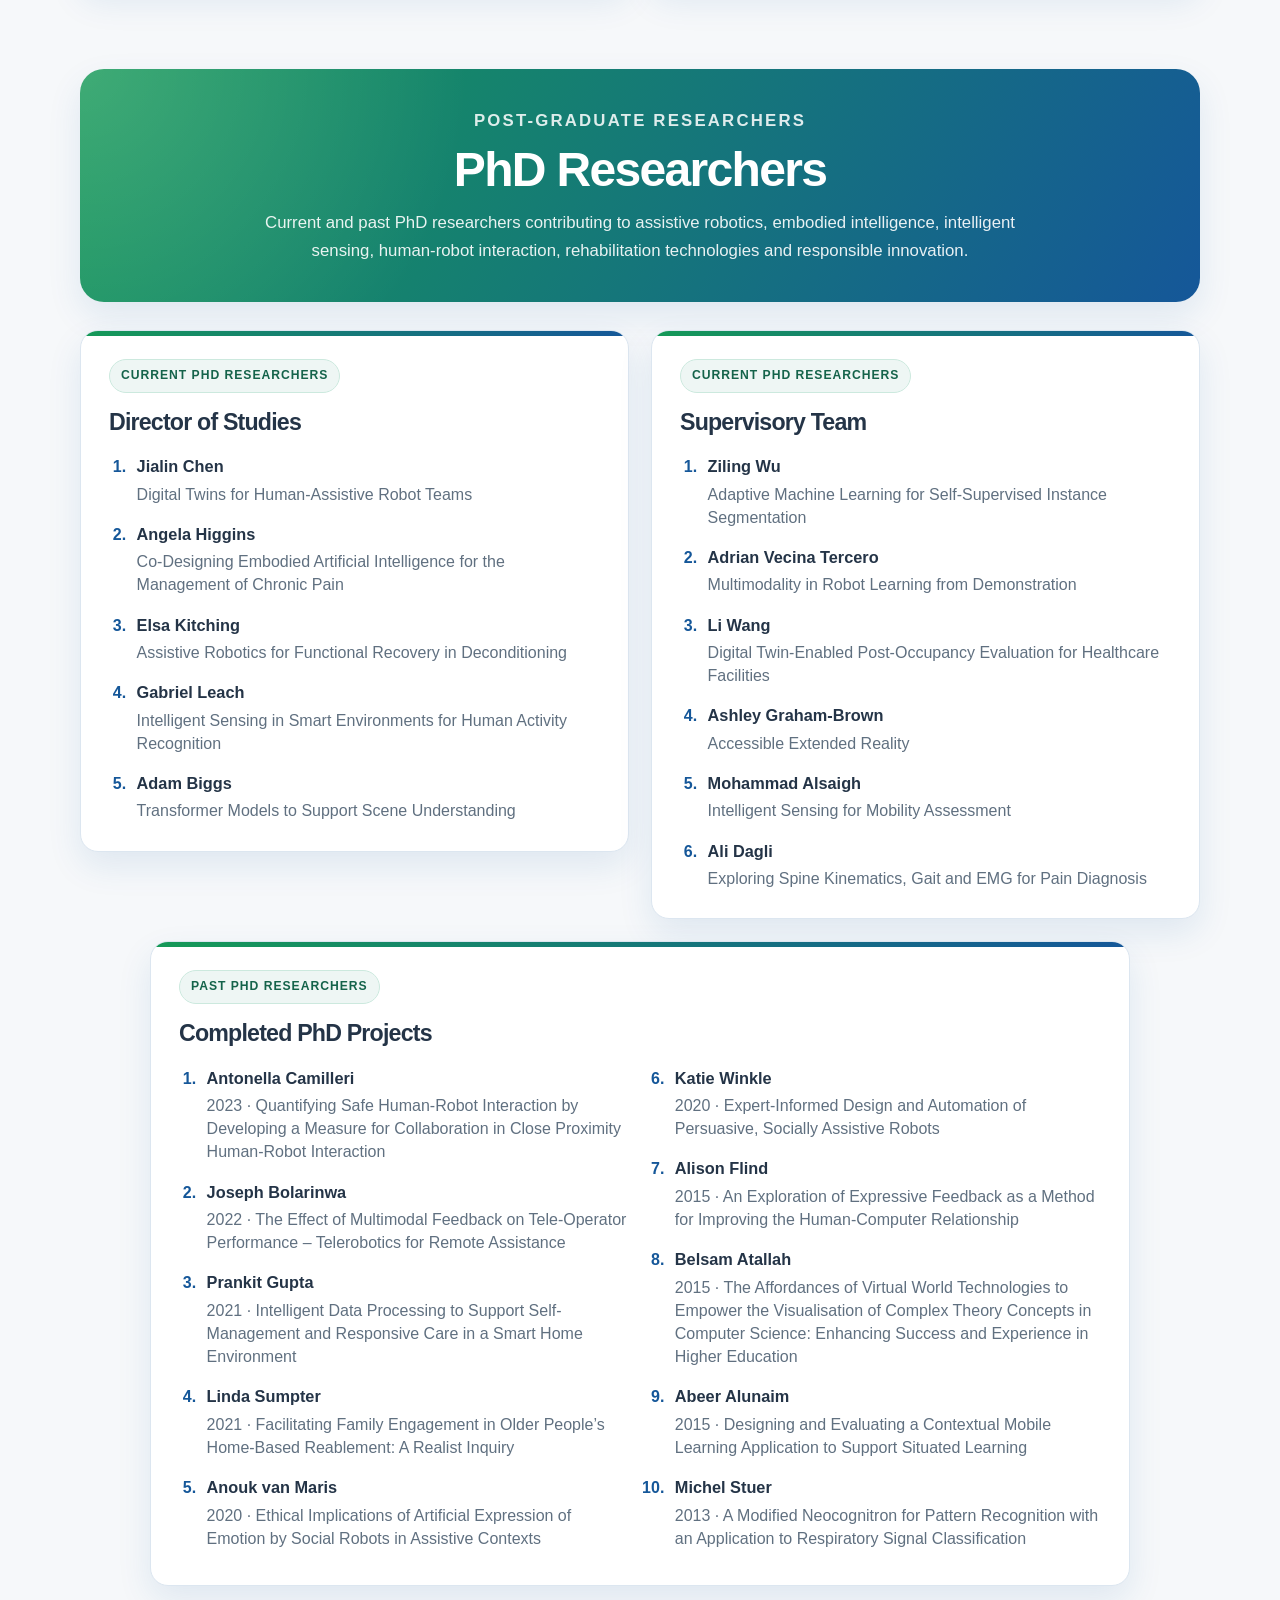
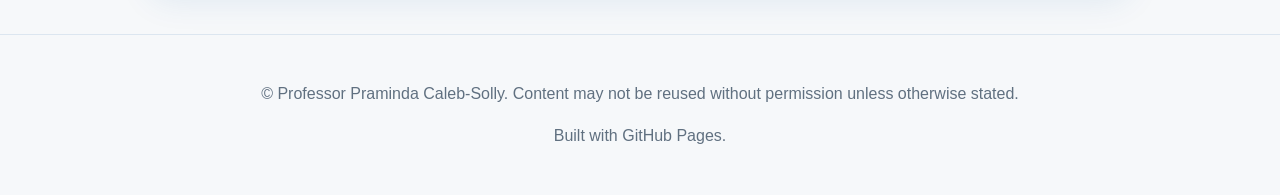
==== commit e06ad642: "Update entry for Abeer Alunaim in index.html Removed and then re-added the entry for Abeer Alunaim i" ====
--- a/index.html
+++ b/index.html
@@ -201,38 +201,36 @@
           <strong>Joseph Bolarinwa</strong>
           <span>2022 · The Effect of Multimodal Feedback on Tele-Operator Performance – Telerobotics for Remote Assistance</span>
         </li>
-        
+
+        <li>
+          <strong>Prankit Gupta</strong>
+          <span>2021 · Intelligent Data Processing to Support Self-Management and Responsive Care in a Smart Home Environment</span>
+        </li>
+        <li>
+          <strong>Linda Sumpter</strong>
+          <span>2021 · Facilitating Family Engagement in Older People&rsquo;s Home-Based Reablement: A Realist Inquiry</span>
+        </li>
+        <li>
+          <strong>Anouk van Maris</strong>
+          <span>2020 · Ethical Implications of Artificial Expression of Emotion by Social Robots in Assistive Contexts</span>
+        </li>
+        <li>
+          <strong>Katie Winkle</strong>
+          <span>2020 · Expert-Informed Design and Automation of Persuasive, Socially Assistive Robots</span>
+        </li>
+        <li>
+          <strong>Alison Flind</strong>
+          <span>2015 · An Exploration of Expressive Feedback as a Method for Improving the Human-Computer Relationship</span>
+        </li>
+
+        <li>
+          <strong>Belsam Atallah</strong>
+          <span>2015 · The Affordances of Virtual World Technologies to Empower the Visualisation of Complex Theory Concepts in Computer Science: Enhancing Success and Experience in Higher Education</span>
+        </li>
         <li>
           <strong>Abeer Alunaim</strong>
           <span>2015 · Designing and Evaluating a Contextual Mobile Learning Application to Support Situated Learning</span>
         </li>
-
-        <li>
-          <strong>Prankit Gupta</strong>
-          <span>2021 · Intelligent Data Processing to Support Self-Management and Responsive Care in a Smart Home Environment</span>
-        </li>
-        <li>
-          <strong>Linda Sumpter</strong>
-          <span>2021 · Facilitating Family Engagement in Older People&rsquo;s Home-Based Reablement: A Realist Inquiry</span>
-        </li>
-        <li>
-          <strong>Anouk van Maris</strong>
-          <span>2020 · Ethical Implications of Artificial Expression of Emotion by Social Robots in Assistive Contexts</span>
-        </li>
-        <li>
-          <strong>Katie Winkle</strong>
-          <span>2020 · Expert-Informed Design and Automation of Persuasive, Socially Assistive Robots</span>
-        </li>
-        <li>
-          <strong>Alison Flind</strong>
-          <span>2015 · An Exploration of Expressive Feedback as a Method for Improving the Human-Computer Relationship</span>
-        </li>
-
-        <li>
-          <strong>Belsam Atallah</strong>
-          <span>2015 · The Affordances of Virtual World Technologies to Empower the Visualisation of Complex Theory Concepts in Computer Science: Enhancing Success and Experience in Higher Education</span>
-        </li>
-
        <li>
           <strong>Michel Stuer</strong>
           <span>2013 · A Modified Neocognitron for Pattern Recognition with an Application to Respiratory Signal Classification</span>
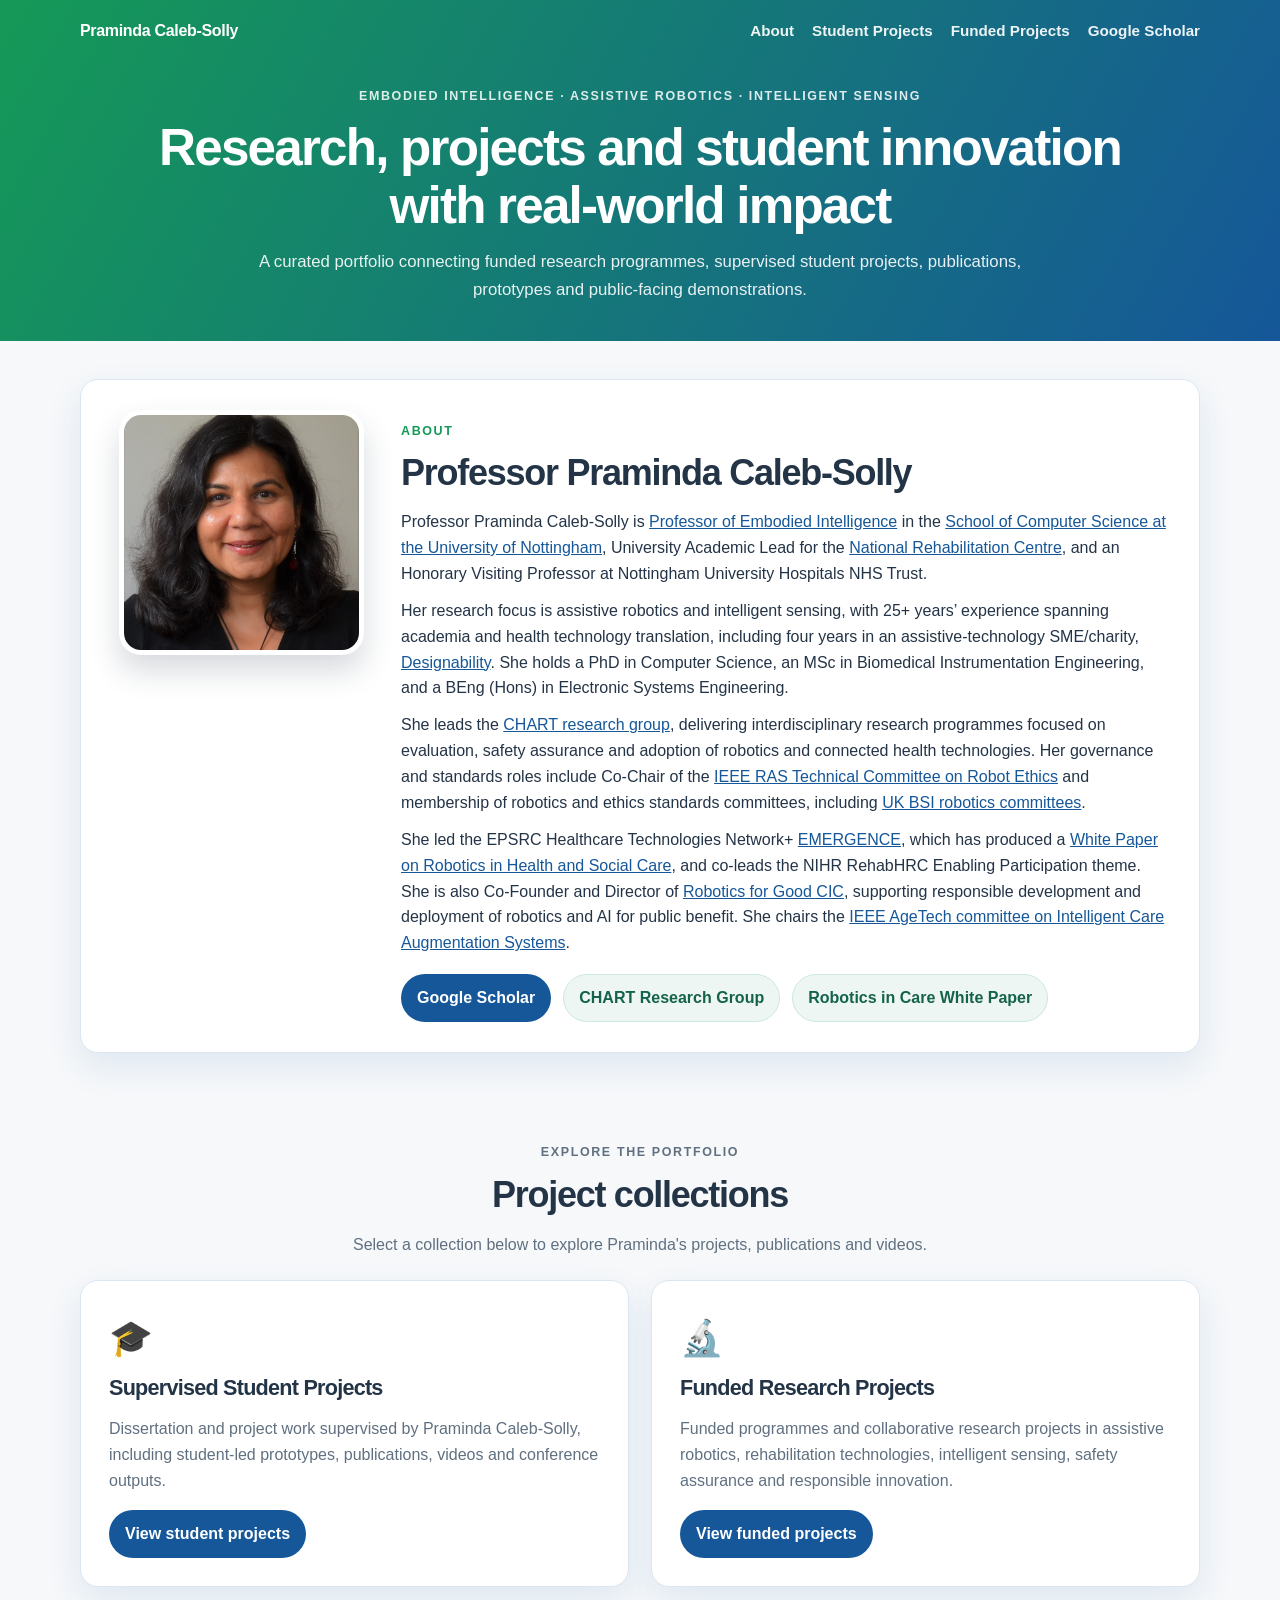
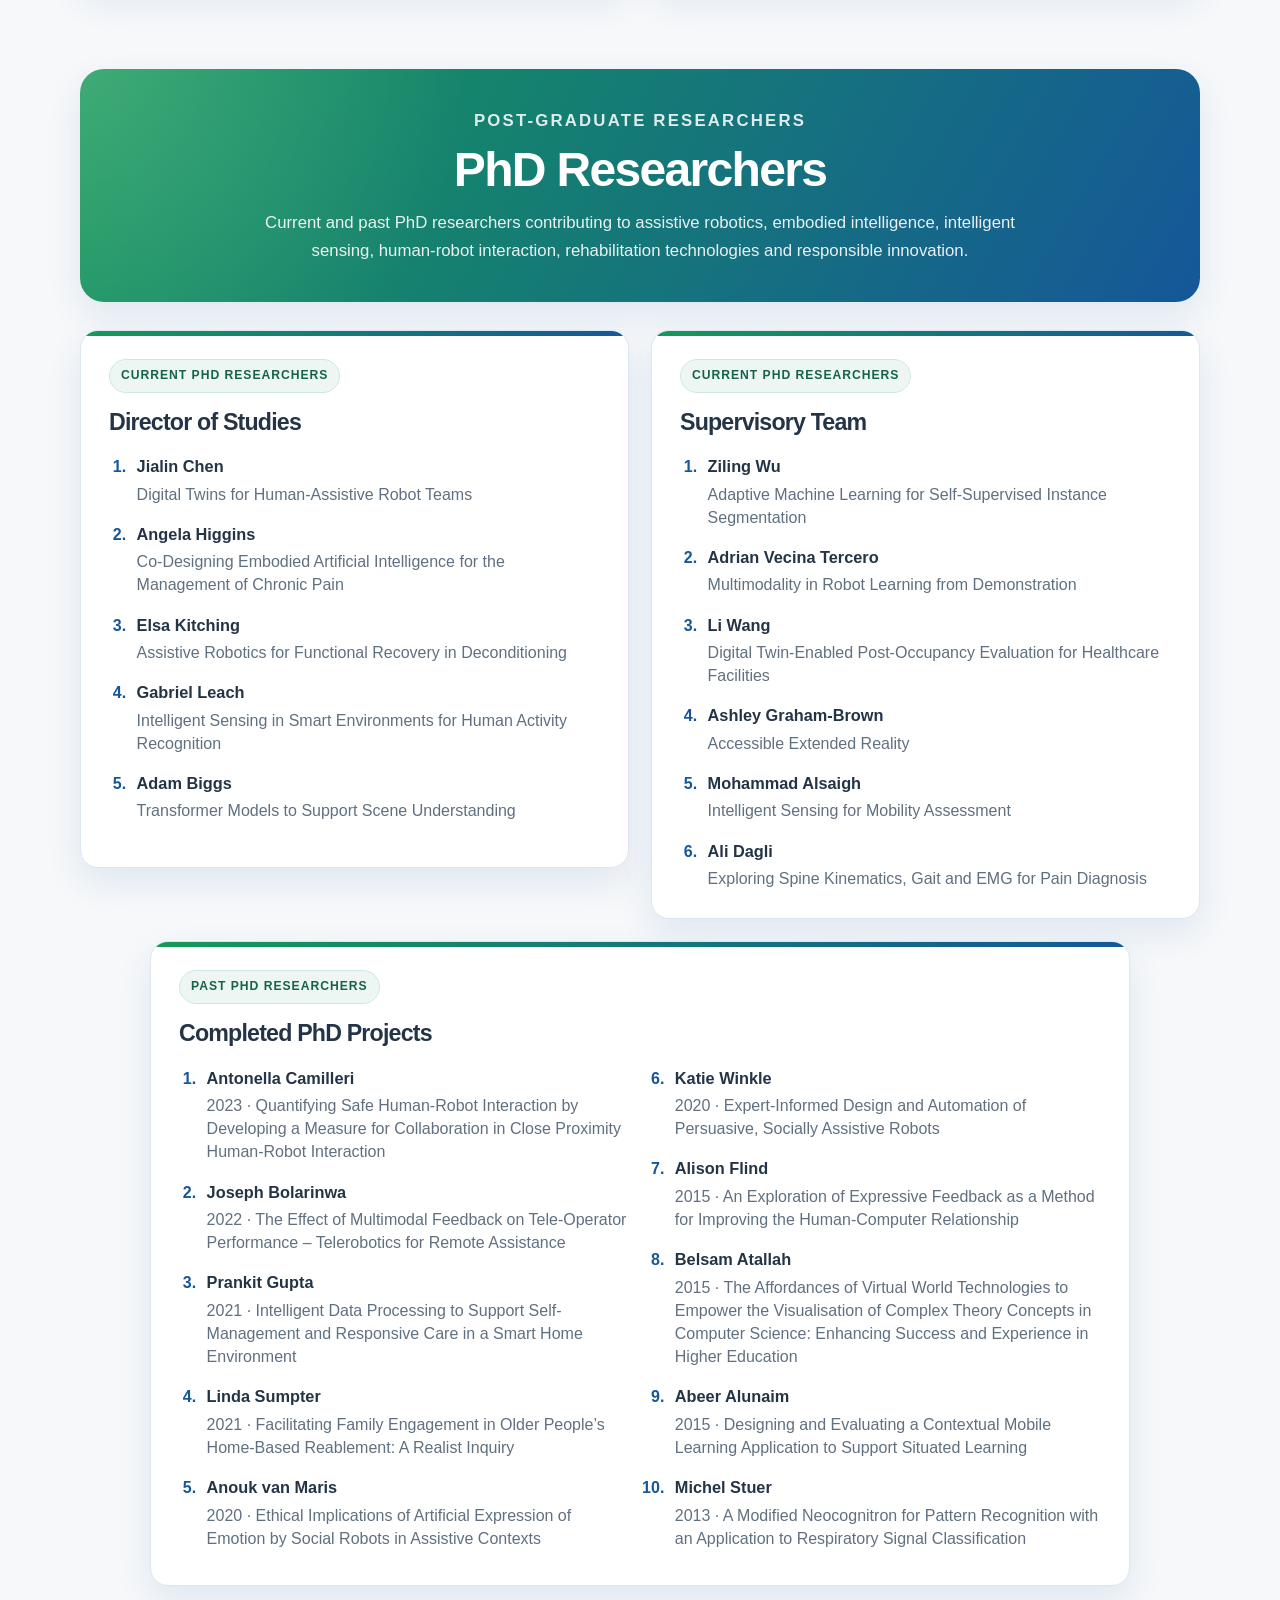
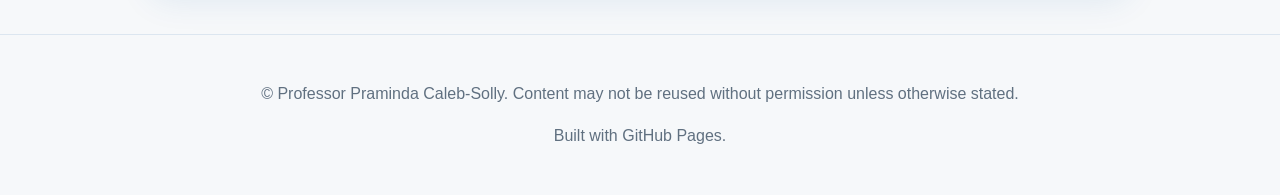
==== commit 3bcdb8d5: "Add empty paragraphs for spacing in index.html Added empty paragraphs for spacing in the article sec" ====
--- a/index.html
+++ b/index.html
@@ -142,6 +142,8 @@
           <strong>Adam Biggs</strong>
           <span>Transformer Models to Support Scene Understanding</span>
         </li>
+        <p></p>
+        <p></p>
       </ol>
     </article>
 
